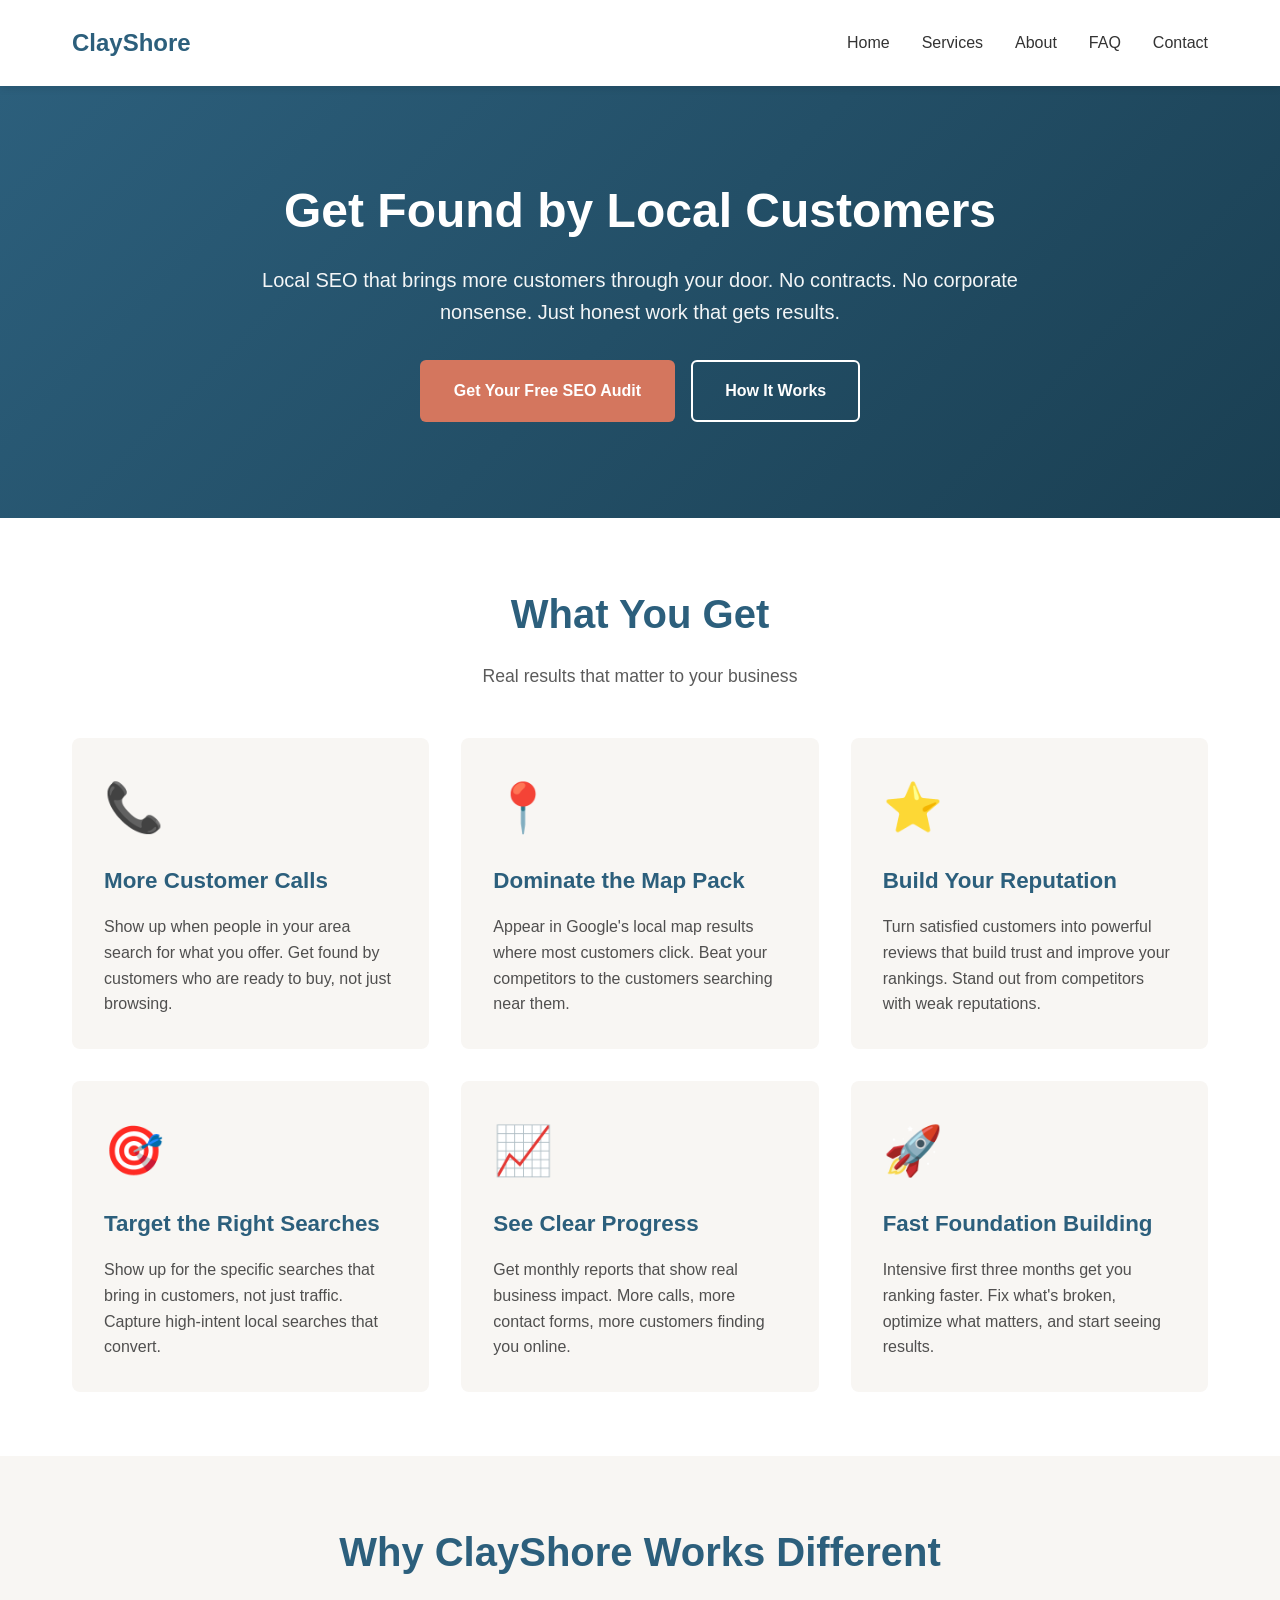
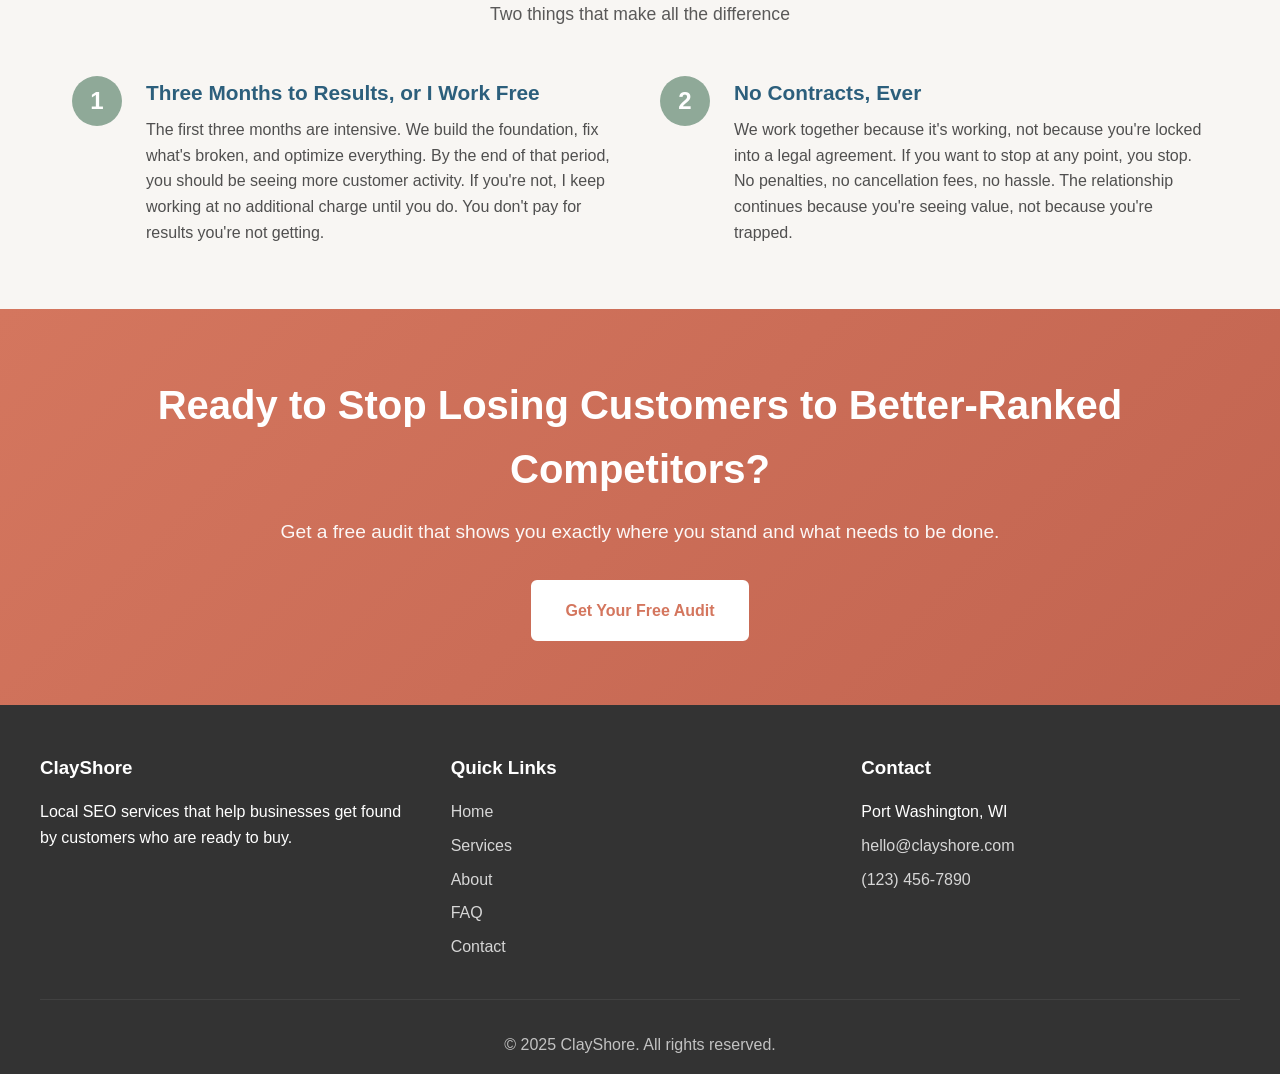
==== index.html @ 1bf5bde3 "init site" ====
<!DOCTYPE html>
<html lang="en">
<head>
    <meta charset="UTF-8">
    <meta name="viewport" content="width=device-width, initial-scale=1.0">
    <meta name="description" content="ClayShore provides local SEO services that help small businesses get found by customers who are ready to buy. No contracts, real results.">
    <title>ClayShore | Local SEO That Actually Works</title>
    <link rel="stylesheet" href="styles.css">
</head>
<body>
    <!-- ============================================
         NAVIGATION HEADER
         ============================================ -->
    <header>
        <nav>
            <a href="index.html" class="logo">ClayShore</a>
            <button class="menu-toggle" aria-label="Toggle menu">☰</button>
            <ul class="nav-links">
                <li><a href="index.html">Home</a></li>
                <li><a href="services.html">Services</a></li>
                <li><a href="about.html">About</a></li>
                <li><a href="faq.html">FAQ</a></li>
                <li><a href="contact.html">Contact</a></li>
            </ul>
        </nav>
    </header>

    <!-- ============================================
         HERO SECTION
         ============================================ -->
    <section class="hero">
        <div class="hero-content">
            <h1>Get Found by Local Customers</h1>
            <p>Local SEO that brings more customers through your door. No contracts. No corporate nonsense. Just honest work that gets results.</p>
            <div class="hero-buttons">
                <a href="contact.html" class="btn btn-primary">Get Your Free SEO Audit</a>
                <a href="services.html" class="btn btn-secondary">How It Works</a>
            </div>
        </div>
    </section>

    <!-- ============================================
         SERVICES OVERVIEW - Benefits focused
         ============================================ -->
    <section class="services">
        <div class="container">
            <h2 class="section-title">What You Get</h2>
            <p class="section-subtitle">Real results that matter to your business</p>
            
            <div class="services-grid">
                <div class="service-card">
                    <div class="service-icon">📞</div>
                    <h3>More Customer Calls</h3>
                    <p>Show up when people in your area search for what you offer. Get found by customers who are ready to buy, not just browsing.</p>
                </div>
                
                <div class="service-card">
                    <div class="service-icon">📍</div>
                    <h3>Dominate the Map Pack</h3>
                    <p>Appear in Google's local map results where most customers click. Beat your competitors to the customers searching near them.</p>
                </div>
                
                <div class="service-card">
                    <div class="service-icon">⭐</div>
                    <h3>Build Your Reputation</h3>
                    <p>Turn satisfied customers into powerful reviews that build trust and improve your rankings. Stand out from competitors with weak reputations.</p>
                </div>
                
                <div class="service-card">
                    <div class="service-icon">🎯</div>
                    <h3>Target the Right Searches</h3>
                    <p>Show up for the specific searches that bring in customers, not just traffic. Capture high-intent local searches that convert.</p>
                </div>
                
                <div class="service-card">
                    <div class="service-icon">📈</div>
                    <h3>See Clear Progress</h3>
                    <p>Get monthly reports that show real business impact. More calls, more contact forms, more customers finding you online.</p>
                </div>
                
                <div class="service-card">
                    <div class="service-icon">🚀</div>
                    <h3>Fast Foundation Building</h3>
                    <p>Intensive first three months get you ranking faster. Fix what's broken, optimize what matters, and start seeing results.</p>
                </div>
            </div>
        </div>
    </section>

    <!-- ============================================
         WHY CHOOSE US - 2 key differentiators
         ============================================ -->
    <section class="why-choose">
        <div class="container">
            <h2 class="section-title">Why ClayShore Works Different</h2>
            <p class="section-subtitle">Two things that make all the difference</p>
            
            <div class="features-list">
                <div class="feature">
                    <div class="feature-icon">1</div>
                    <div class="feature-content">
                        <h3>Three Months to Results, or I Work Free</h3>
                        <p>The first three months are intensive. We build the foundation, fix what's broken, and optimize everything. By the end of that period, you should be seeing more customer activity. If you're not, I keep working at no additional charge until you do. You don't pay for results you're not getting.</p>
                    </div>
                </div>
                
                <div class="feature">
                    <div class="feature-icon">2</div>
                    <div class="feature-content">
                        <h3>No Contracts, Ever</h3>
                        <p>We work together because it's working, not because you're locked into a legal agreement. If you want to stop at any point, you stop. No penalties, no cancellation fees, no hassle. The relationship continues because you're seeing value, not because you're trapped.</p>
                    </div>
                </div>
            </div>
        </div>
    </section>

    <!-- ============================================
         CALL TO ACTION
         ============================================ -->
    <section class="cta">
        <div class="container">
            <h2>Ready to Stop Losing Customers to Better-Ranked Competitors?</h2>
            <p>Get a free audit that shows you exactly where you stand and what needs to be done.</p>
            <a href="contact.html" class="btn btn-secondary">Get Your Free Audit</a>
        </div>
    </section>

    <!-- ============================================
         FOOTER
         ============================================ -->
    <footer>
        <div class="footer-content">
            <div class="footer-section">
                <h3>ClayShore</h3>
                <p>Local SEO services that help businesses get found by customers who are ready to buy.</p>
            </div>
            
            <div class="footer-section">
                <h3>Quick Links</h3>
                <ul>
                    <li><a href="index.html">Home</a></li>
                    <li><a href="services.html">Services</a></li>
                    <li><a href="about.html">About</a></li>
                    <li><a href="faq.html">FAQ</a></li>
                    <li><a href="contact.html">Contact</a></li>
                </ul>
            </div>
            
            <div class="footer-section">
                <h3>Contact</h3>
                <ul>
                    <li>Port Washington, WI</li>
                    <li><a href="mailto:hello@clayshore.com">hello@clayshore.com</a></li>
                    <li><a href="tel:+1234567890">(123) 456-7890</a></li>
                </ul>
            </div>
        </div>
        
        <div class="footer-bottom">
            <p>&copy; 2025 ClayShore. All rights reserved.</p>
        </div>
    </footer>

<script src="script.js"></script>
</body>
</html>
---- styles.css ----
:root {
    --primary-blue: #2C5F7C;
    --secondary-terracotta: #D4765E;
    --accent-sage: #8FA998;
    --neutral-dark: #333333;
    --neutral-light: #F8F6F3;
    --white: #FFFFFF;
}

* {
    margin: 0;
    padding: 0;
    box-sizing: border-box;
}

body {
    font-family: -apple-system, BlinkMacSystemFont, 'Segoe UI', 'Roboto', 'Oxygen', 'Ubuntu', sans-serif;
    color: var(--neutral-dark);
    background-color: var(--neutral-light);
    line-height: 1.6;
}

 /* ============================================
    NAVIGATION - Identical to home page
    ============================================ */
header {
    background-color: var(--white);
    box-shadow: 0 2px 8px rgba(0,0,0,0.1);
    position: sticky;
    top: 0;
    z-index: 1000;
}

nav {
    max-width: 1200px;
    margin: 0 auto;
    padding: 1.5rem 2rem;
    display: flex;
    justify-content: space-between;
    align-items: center;
}

.logo {
    font-size: 1.5rem;
    font-weight: 700;
    color: var(--primary-blue);
    text-decoration: none;
}

.nav-links {
    display: flex;
    gap: 2rem;
    list-style: none;
}

.nav-links a {
    color: var(--neutral-dark);
    text-decoration: none;
    font-weight: 500;
    transition: color 0.3s ease;
}

.nav-links a:hover,
.nav-links a.active {
    color: var(--primary-blue);
}

.menu-toggle {
    display: none;
    background: none;
    border: none;
    font-size: 1.5rem;
    cursor: pointer;
    color: var(--primary-blue);
}

 /* ============================================
    PAGE HEADER
    Smaller, cleaner header for internal pages
    No need for the big hero treatment on every page
    ============================================ */
.page-header {
    background: linear-gradient(135deg, var(--primary-blue) 0%, #1a3f52 100%);
    color: var(--white);
    padding: 4rem 2rem 3rem;
    text-align: center;
}

.page-header h1 {
    font-size: 2.5rem;
    margin-bottom: 1rem;
}

.page-header p {
    font-size: 1.1rem;
    opacity: 0.9;
    max-width: 700px;
    margin: 0 auto;
}

/* ============================================
    MAIN CONTENT AREA
    Flexible content container for any page type
    ============================================ */
.main-content {
    max-width: 900px;
    margin: 0 auto;
    padding: 4rem 2rem;
    background-color: var(--white);
}

/* Content styling for readability */
.main-content h2 {
    color: var(--primary-blue);
    font-size: 2rem;
    margin-top: 2.5rem;
    margin-bottom: 1rem;
}

.main-content h2:first-child {
    margin-top: 0;
}

.main-content h3 {
    color: var(--primary-blue);
    font-size: 1.5rem;
    margin-top: 2rem;
    margin-bottom: 0.75rem;
}

.main-content p {
    margin-bottom: 1.25rem;
    font-size: 1.05rem;
}

.main-content ul,
.main-content ol {
    margin-bottom: 1.5rem;
    margin-left: 2rem;
}

.main-content li {
    margin-bottom: 0.5rem;
}

/* ============================================
    HIGHLIGHT BOX
    Used for important callouts or key information
    ============================================ */
.highlight-box {
    background-color: var(--neutral-light);
    border-left: 4px solid var(--secondary-terracotta);
    padding: 1.5rem;
    margin: 2rem 0;
    border-radius: 4px;
}

.highlight-box h3 {
    margin-top: 0;
    color: var(--secondary-terracotta);
}

/* ============================================
    PROFILE SECTION
    For about page with photo
    ============================================ */
.profile-section {
    display: flex;
    gap: 3rem;
    align-items: flex-start;
    margin-bottom: 2rem;
}

.profile-photo {
    flex-shrink: 0;
    width: 280px;
    border-radius: 8px;
    box-shadow: 0 4px 12px rgba(0,0,0,0.1);
}

.profile-content {
    flex-grow: 1;
}

/* ============================================
    INFO CARDS
    Flexible card layout for services, features, etc.
    ============================================ */
.info-cards {
    display: grid;
    grid-template-columns: repeat(auto-fit, minmax(280px, 1fr));
    gap: 2rem;
    margin: 2rem 0;
}

.info-card {
    background-color: var(--neutral-light);
    padding: 1.5rem;
    border-radius: 8px;
    transition: transform 0.3s ease;
}

.info-card:hover {
    transform: translateY(-3px);
}

.info-card h3 {
    margin-top: 0;
    color: var(--primary-blue);
}

/* ============================================
    CONTACT FORM STYLES
    For use on contact page
    ============================================ */
.contact-form {
    max-width: 600px;
    margin: 2rem auto;
}

.form-group {
    margin-bottom: 1.5rem;
}

.form-group label {
    display: block;
    margin-bottom: 0.5rem;
    font-weight: 500;
    color: var(--neutral-dark);
}

.form-group input,
.form-group textarea,
.form-group select {
    width: 100%;
    padding: 0.75rem;
    border: 1px solid #ddd;
    border-radius: 4px;
    font-size: 1rem;
    font-family: inherit;
}

.form-group textarea {
    min-height: 150px;
    resize: vertical;
}

/* ============================================
    BUTTONS & CALLS TO ACTION
    ============================================ */
.btn {
    display: inline-block;
    padding: 1rem 2rem;
    background-color: var(--secondary-terracotta);
    color: var(--white);
    text-decoration: none;
    border-radius: 4px;
    font-weight: 600;
    transition: background-color 0.3s ease;
    border: none;
    cursor: pointer;
    font-size: 1rem;
}

.btn:hover {
    background-color: #c06550;
}

.btn-secondary {
    background-color: var(--primary-blue);
}

.btn-secondary:hover {
    background-color: #1f4558;
}

/* ============================================
    PAGE CTA SECTION
    Optional section for end-of-page conversion
    ============================================ */
.page-cta {
    background-color: var(--primary-blue);
    color: var(--white);
    padding: 4rem 2rem;
    text-align: center;
}

.page-cta h2 {
    font-size: 2rem;
    margin-bottom: 1rem;
}

.page-cta p {
    font-size: 1.1rem;
    margin-bottom: 2rem;
    opacity: 0.9;
}

/* ============================================
    FAQ ACCORDION STYLES
    For use on FAQ page
    ============================================ */
.faq-item {
    margin-bottom: 1rem;
    border: 1px solid #e0e0e0;
    border-radius: 4px;
    overflow: hidden;
}

.faq-question {
    width: 100%;
    padding: 1.25rem;
    background-color: var(--white);
    border: none;
    text-align: left;
    font-size: 1.1rem;
    font-weight: 600;
    color: var(--primary-blue);
    cursor: pointer;
    display: flex;
    justify-content: space-between;
    align-items: center;
    transition: background-color 0.3s ease;
}

.faq-question:hover {
    background-color: var(--neutral-light);
}

.faq-question::after {
    content: '+';
    font-size: 1.5rem;
    transition: transform 0.3s ease;
}

.faq-question.active::after {
    transform: rotate(45deg);
}

.faq-answer {
    max-height: 0;
    overflow: hidden;
    transition: max-height 0.3s ease;
    background-color: var(--neutral-light);
}

.faq-answer.active {
    max-height: 500px;
}

.faq-answer-content {
    padding: 1.25rem;
}

/* ============================================
    FOOTER
    ============================================ */
footer {
    background-color: var(--neutral-dark);
    color: var(--white);
    padding: 3rem 2rem 1rem;
}

.footer-content {
    max-width: 1200px;
    margin: 0 auto;
    display: grid;
    grid-template-columns: repeat(auto-fit, minmax(250px, 1fr));
    gap: 2rem;
    margin-bottom: 2rem;
}

.footer-section h3 {
    color: var(--white);
    margin-bottom: 1rem;
}

.footer-section ul {
    list-style: none;
}

.footer-section ul li {
    margin-bottom: 0.5rem;
}

.footer-section a {
    color: var(--white);
    text-decoration: none;
    opacity: 0.8;
    transition: opacity 0.3s ease;
}

.footer-section a:hover {
    opacity: 1;
}

.footer-bottom {
    max-width: 1200px;
    margin: 0 auto;
    padding-top: 2rem;
    border-top: 1px solid rgba(255,255,255,0.1);
    text-align: center;
    opacity: 0.7;
}

 /* ============================================
    HERO SECTION
    The first thing visitors see - needs to be compelling
    ============================================ */
.hero {
    background: linear-gradient(135deg, var(--primary-blue) 0%, #1a3f52 100%);
    color: var(--white);
    padding: 6rem 2rem;
    text-align: center;
}

.hero-content {
    max-width: 800px;
    margin: 0 auto;
}

.hero h1 {
    font-size: 3rem;
    margin-bottom: 1.5rem;
    line-height: 1.2;
}

.hero p {
    font-size: 1.25rem;
    margin-bottom: 2rem;
    opacity: 0.95;
}

/* ============================================
    BUTTONS
    Primary uses terracotta for high visibility CTAs
    Secondary uses outline style for less prominent actions
    ============================================ */
.btn {
    display: inline-block;
    padding: 1rem 2rem;
    border-radius: 6px;
    text-decoration: none;
    font-weight: 600;
    transition: all 0.3s ease;
    border: 2px solid transparent;
}

.btn-primary {
    background-color: var(--secondary-terracotta);
    color: var(--white);
}

.btn-primary:hover {
    background-color: #c26450;
    transform: translateY(-2px);
    box-shadow: 0 4px 12px rgba(212, 118, 94, 0.3);
}

.btn-secondary {
    background-color: transparent;
    color: var(--white);
    border-color: var(--white);
}

.btn-secondary:hover {
    background-color: var(--white);
    color: var(--primary-blue);
}

.hero-buttons {
    display: flex;
    gap: 1rem;
    justify-content: center;
    flex-wrap: wrap;
}

/* ============================================
    CONTAINER - Used throughout for consistent max-width
    ============================================ */
.container {
    max-width: 1200px;
    margin: 0 auto;
    padding: 4rem 2rem;
}

/* ============================================
    SERVICES SECTION
    Grid layout that adapts from 3 columns to 1 on mobile
    ============================================ */
.services {
    background-color: var(--white);
}

.section-title {
    text-align: center;
    font-size: 2.5rem;
    color: var(--primary-blue);
    margin-bottom: 1rem;
}

.section-subtitle {
    text-align: center;
    font-size: 1.1rem;
    color: var(--neutral-dark);
    opacity: 0.8;
    margin-bottom: 3rem;
}

.services-grid {
    display: grid;
    grid-template-columns: repeat(auto-fit, minmax(280px, 1fr));
    gap: 2rem;
    margin-top: 3rem;
}

.service-card {
    background-color: var(--neutral-light);
    padding: 2rem;
    border-radius: 8px;
    transition: transform 0.3s ease, box-shadow 0.3s ease;
}

.service-card:hover {
    transform: translateY(-5px);
    box-shadow: 0 8px 20px rgba(0,0,0,0.1);
}

.service-icon {
    font-size: 3rem;
    margin-bottom: 1rem;
}

.service-card h3 {
    color: var(--primary-blue);
    margin-bottom: 1rem;
    font-size: 1.4rem;
}

.service-card p {
    color: var(--neutral-dark);
    opacity: 0.85;
}

/* ============================================
    WHY CHOOSE US SECTION
    Alternating layout that creates visual interest
    ============================================ */
.why-choose {
    background-color: var(--neutral-light);
}

.features-list {
    display: grid;
    grid-template-columns: repeat(auto-fit, minmax(300px, 1fr));
    gap: 2.5rem;
    margin-top: 3rem;
}

.feature {
    display: flex;
    gap: 1.5rem;
}

.feature-icon {
    flex-shrink: 0;
    width: 50px;
    height: 50px;
    background-color: var(--accent-sage);
    color: var(--white);
    border-radius: 50%;
    display: flex;
    align-items: center;
    justify-content: center;
    font-size: 1.5rem;
    font-weight: bold;
}

.feature-content h3 {
    color: var(--primary-blue);
    margin-bottom: 0.5rem;
    font-size: 1.3rem;
}

.feature-content p {
    color: var(--neutral-dark);
    opacity: 0.85;
}

/* ============================================
    CALL TO ACTION SECTION
    High-contrast section to drive conversions
    ============================================ */
.cta {
    background: linear-gradient(135deg, var(--secondary-terracotta) 0%, #c26450 100%);
    color: var(--white);
    text-align: center;
}

.cta h2 {
    font-size: 2.5rem;
    margin-bottom: 1rem;
}

.cta p {
    font-size: 1.2rem;
    margin-bottom: 2rem;
    opacity: 0.95;
}

.cta .btn-secondary {
    background-color: var(--white);
    color: var(--secondary-terracotta);
    border-color: var(--white);
}

.cta .btn-secondary:hover {
    background-color: transparent;
    color: var(--white);
    border-color: var(--white);
}

/* ============================================
    RESPONSIVE DESIGN
    ============================================ */
@media (max-width: 768px) {
    .nav-links {
        display: none;
        position: absolute;
        top: 100%;
        left: 0;
        right: 0;
        background-color: var(--white);
        flex-direction: column;
        padding: 1rem 2rem;
        box-shadow: 0 4px 8px rgba(0,0,0,0.1);
    }
    
    .nav-links.active {
        display: flex;
    }
    
    .menu-toggle {
        display: block;
    }
    
    .profile-section {
        flex-direction: column;
        align-items: center;
        text-align: center;
    }

    .profile-content p{
        text-align: left;
    }
    
    .profile-photo {
        width: 200px;
    }
    
    .main-content h2 {
        font-size: 1.6rem;
    }
}
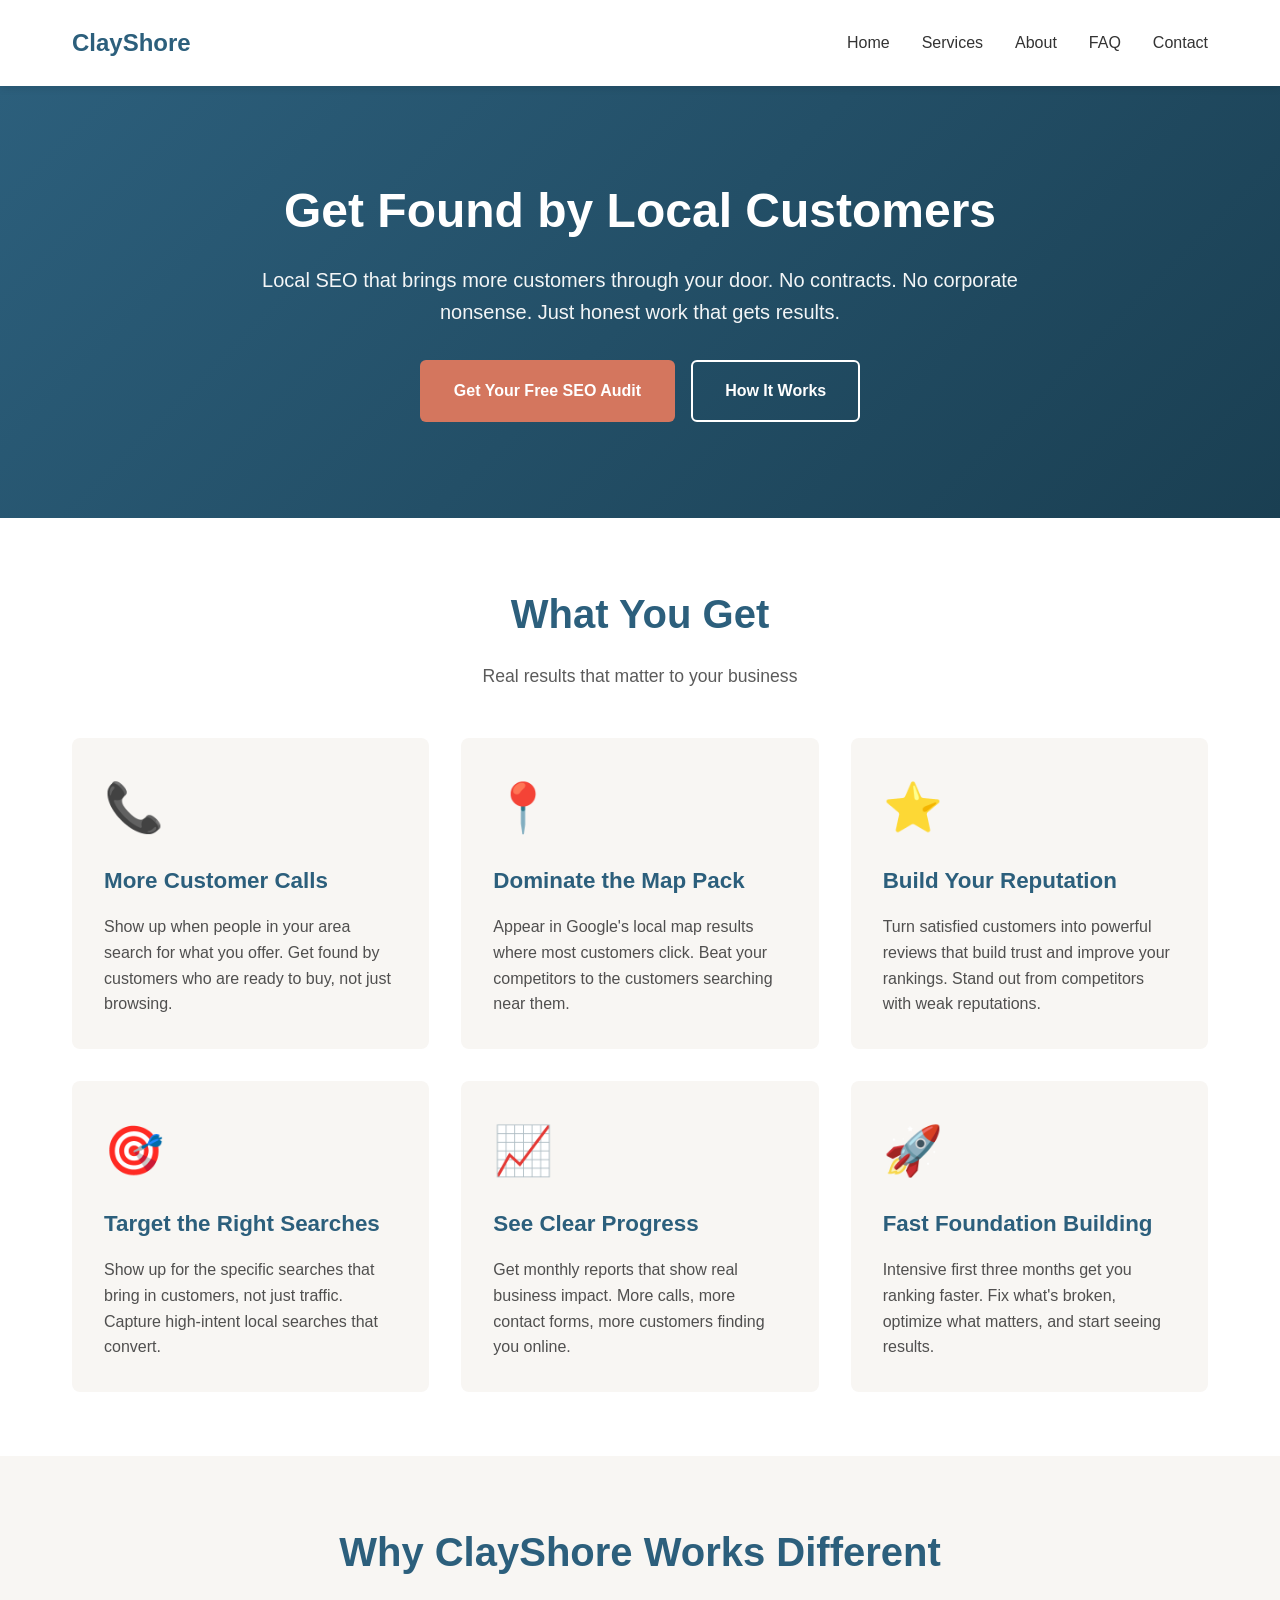
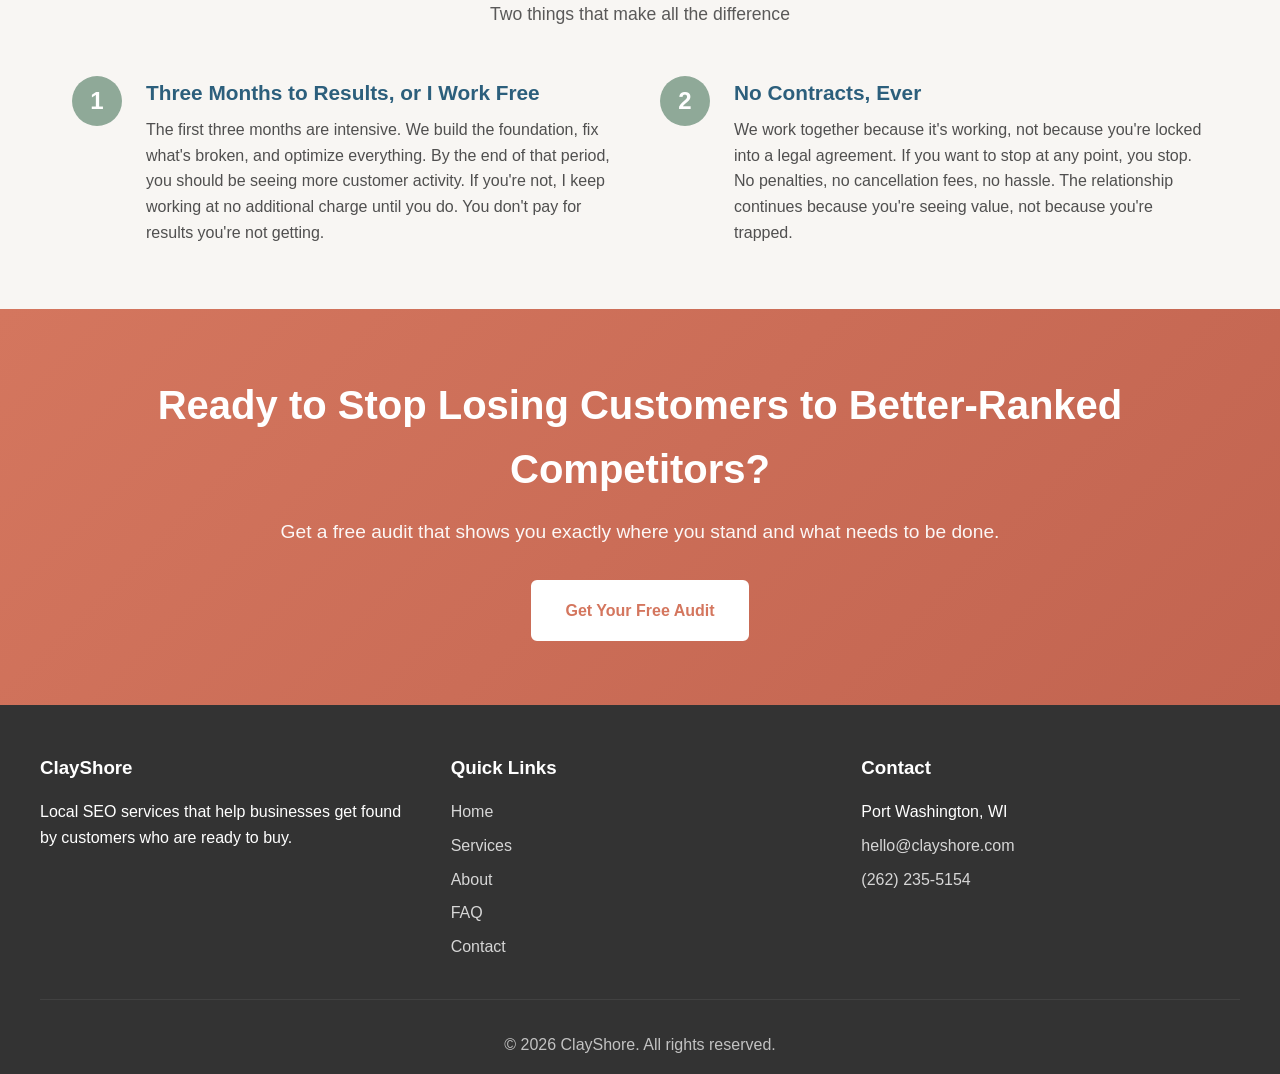
==== commit 7a1825a1: "phone and image updates" ====
--- a/index.html
+++ b/index.html
@@ -152,13 +152,13 @@
                 <ul>
                     <li>Port Washington, WI</li>
                     <li><a href="mailto:hello@clayshore.com">hello@clayshore.com</a></li>
-                    <li><a href="tel:+1234567890">(123) 456-7890</a></li>
+                    <li><a href="tel:+12622355154">(262) 235-5154</a></li>
                 </ul>
             </div>
         </div>
         
         <div class="footer-bottom">
-            <p>&copy; 2025 ClayShore. All rights reserved.</p>
+            <p>&copy; <span id="current-year">2025</span> ClayShore. All rights reserved.</p>
         </div>
     </footer>
 
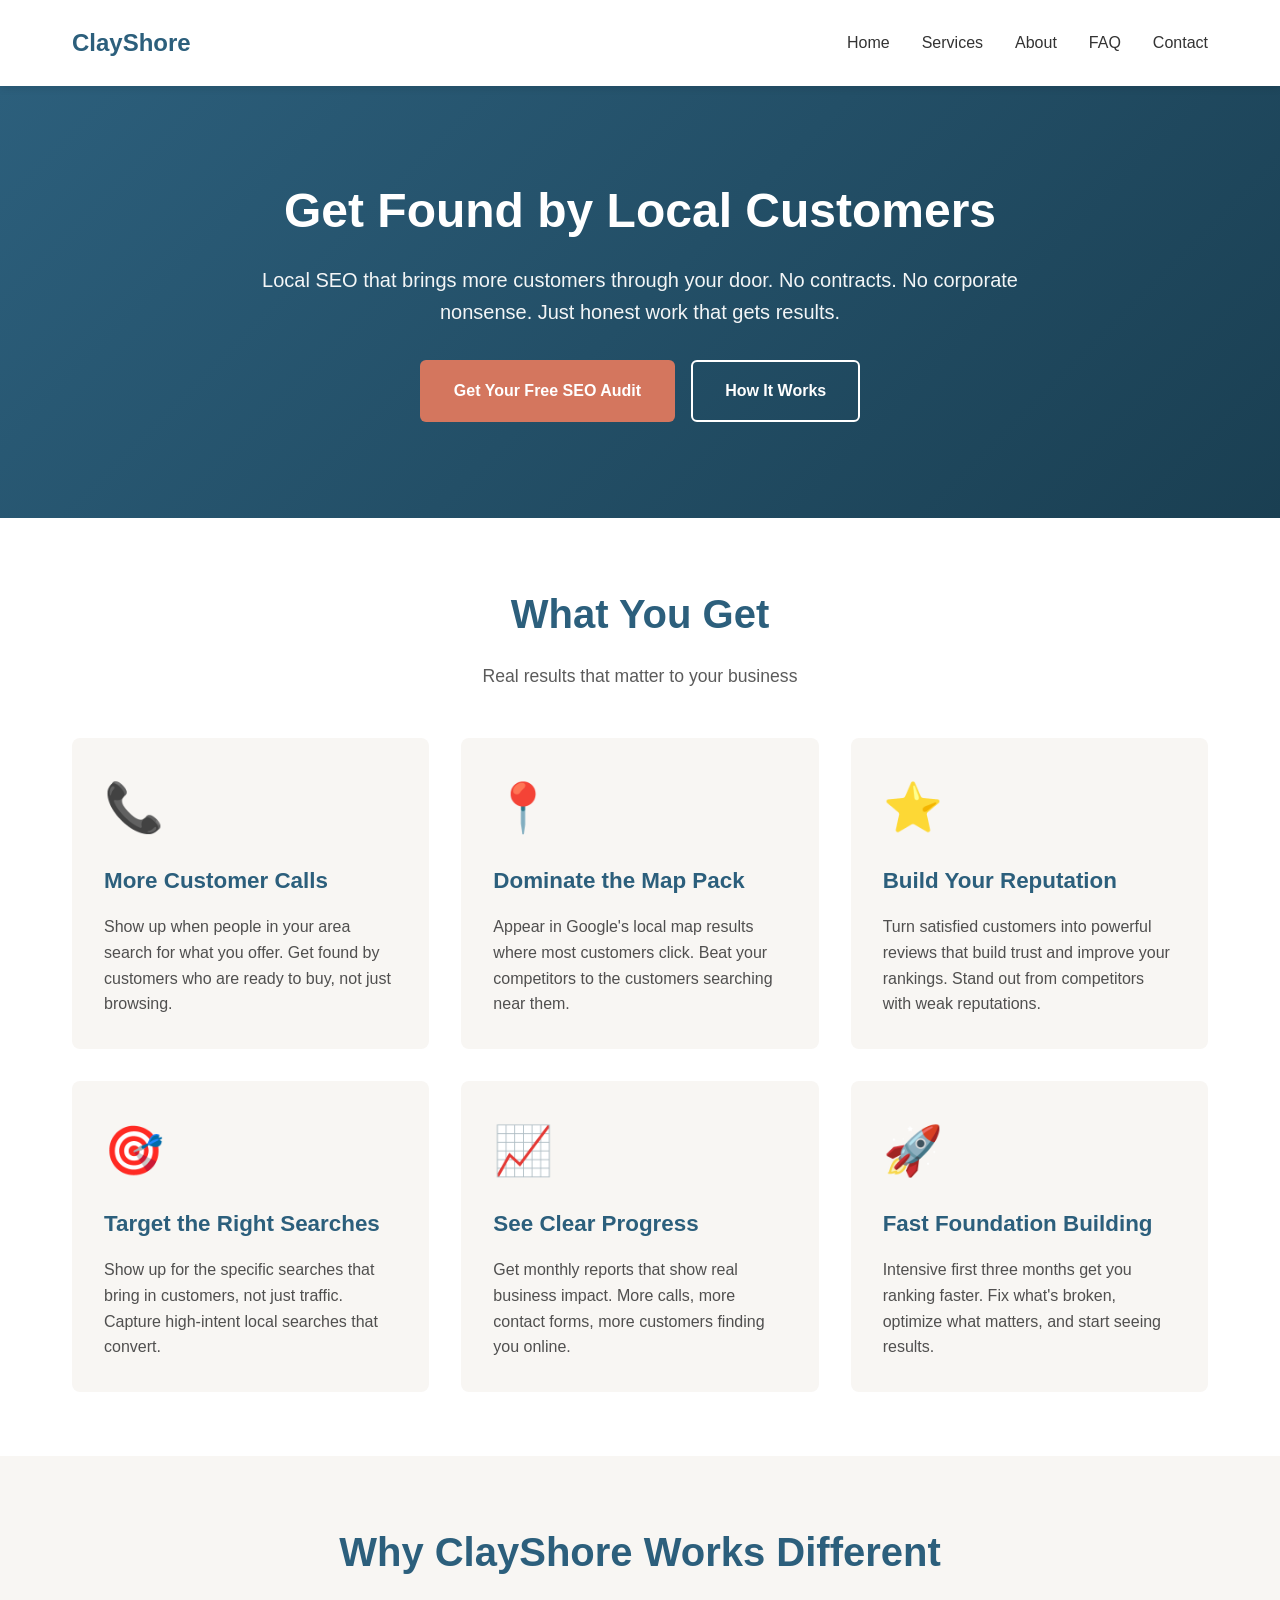
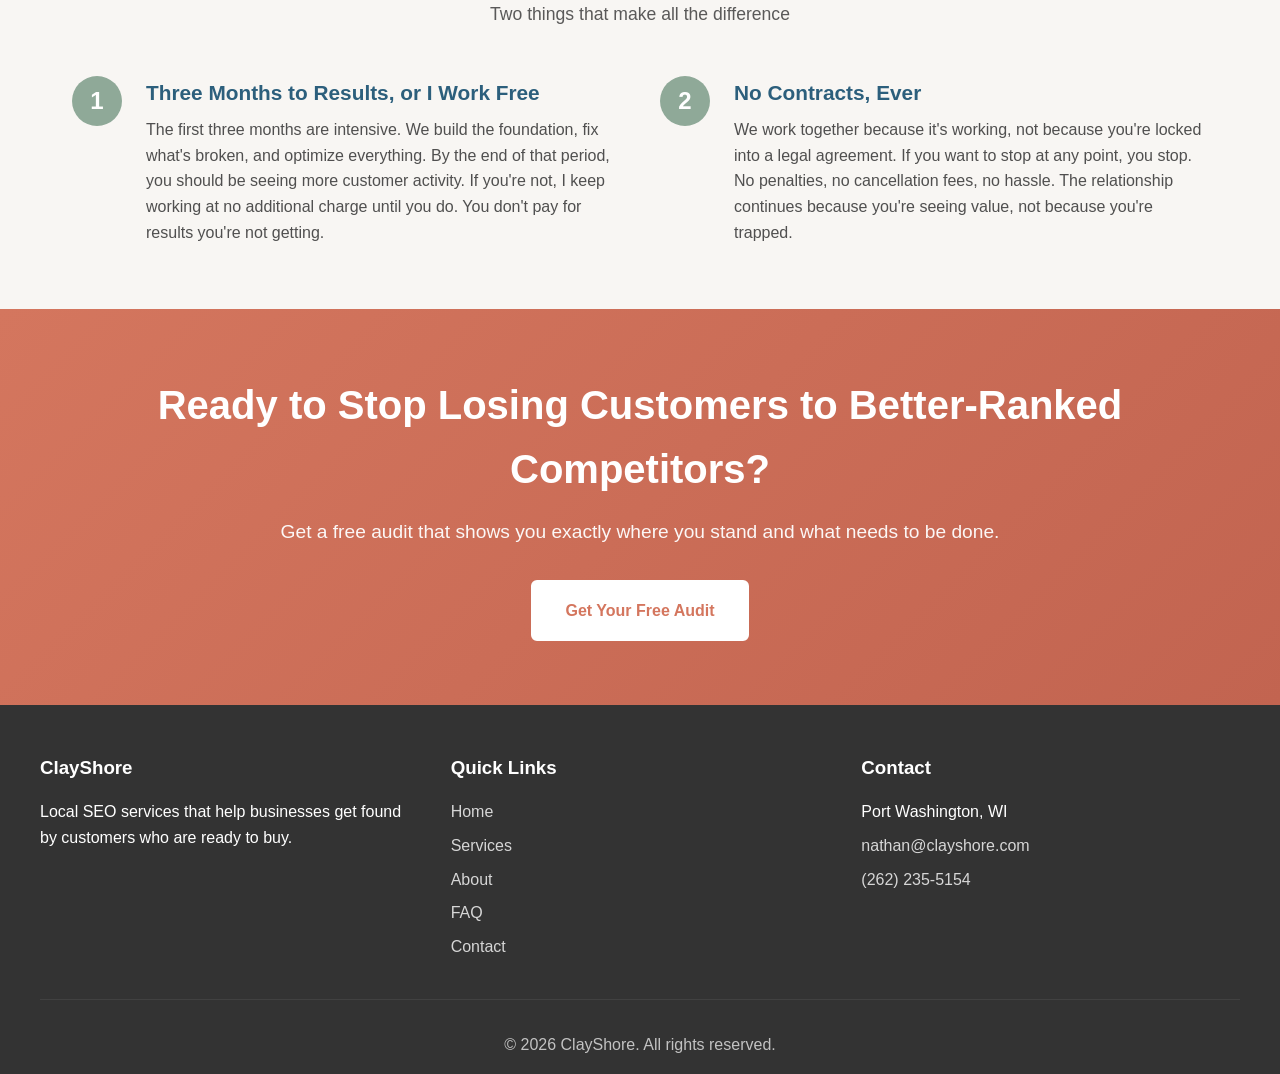
==== commit d01ccef0: "email update" ====
--- a/index.html
+++ b/index.html
@@ -151,7 +151,7 @@
                 <h3>Contact</h3>
                 <ul>
                     <li>Port Washington, WI</li>
-                    <li><a href="mailto:hello@clayshore.com">hello@clayshore.com</a></li>
+                    <li><a href="mailto:nathan@clayshore.com">nathan@clayshore.com</a></li>
                     <li><a href="tel:+12622355154">(262) 235-5154</a></li>
                 </ul>
             </div>
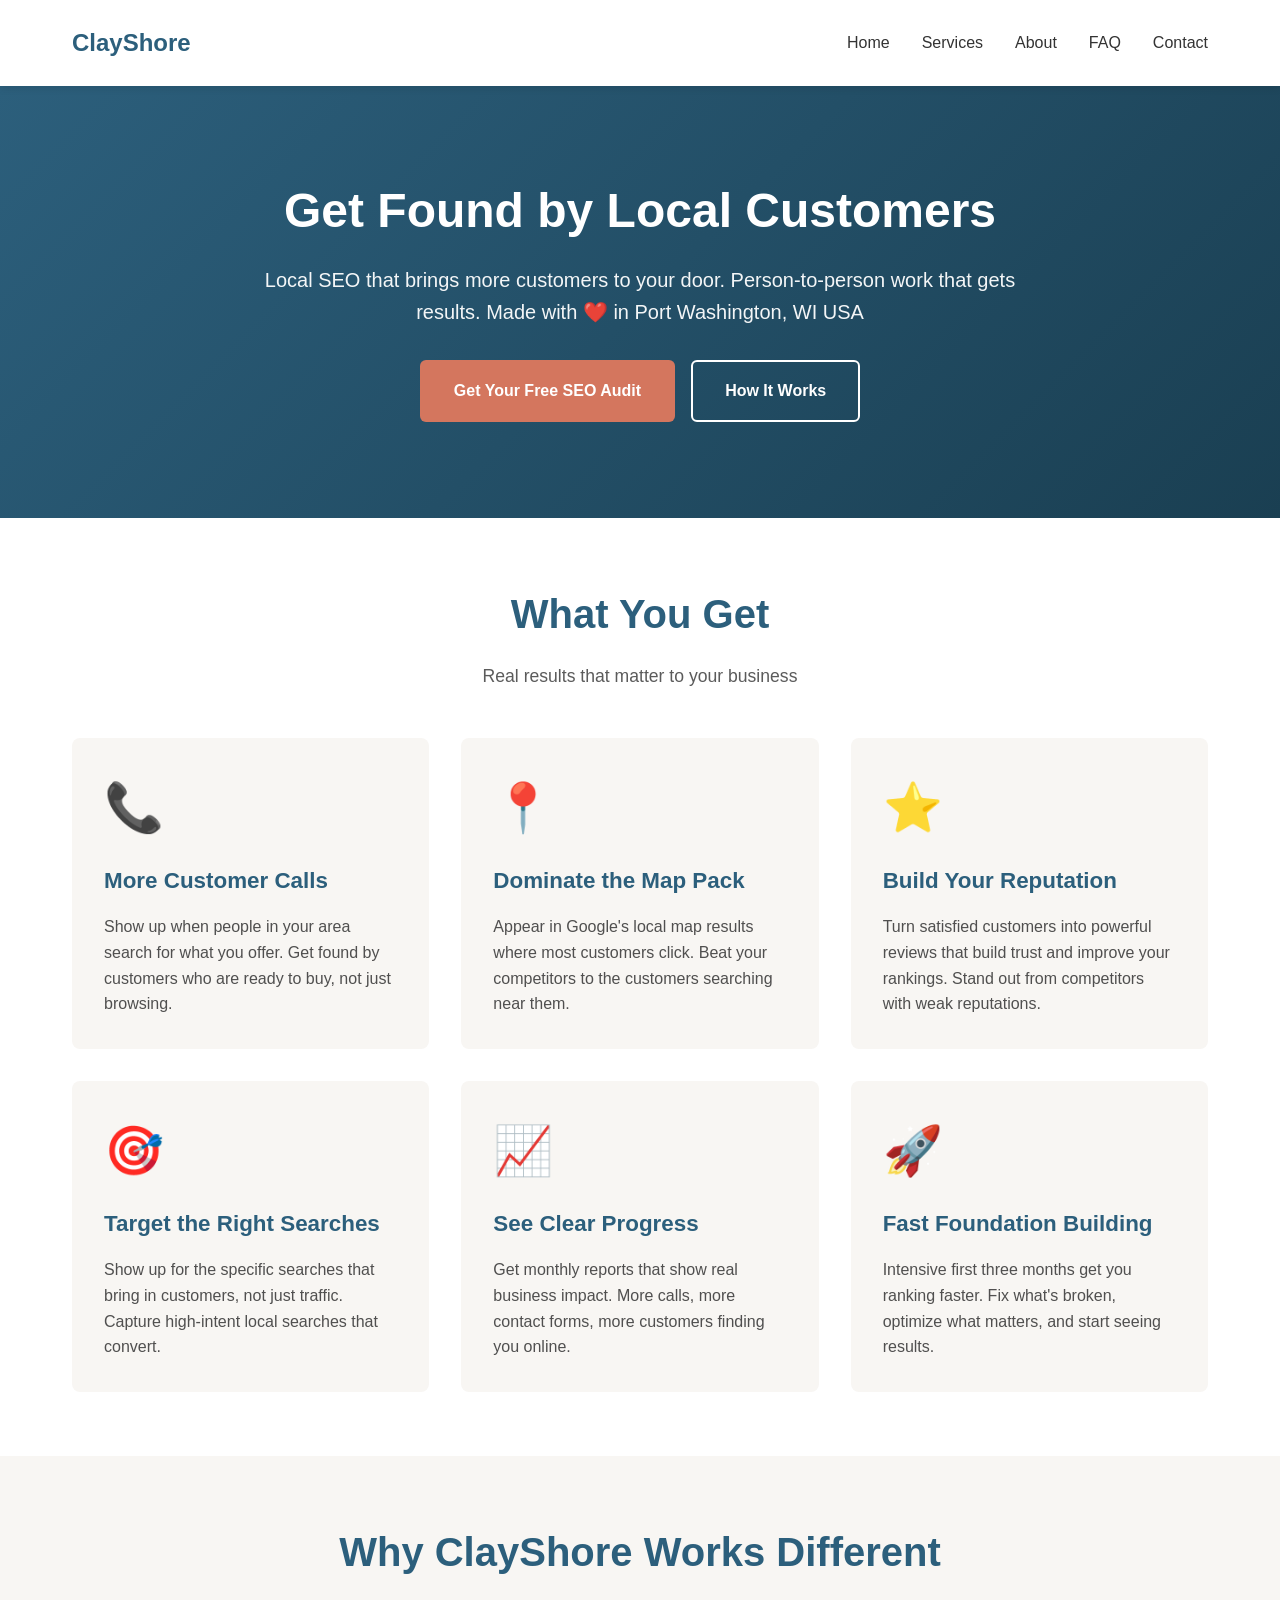
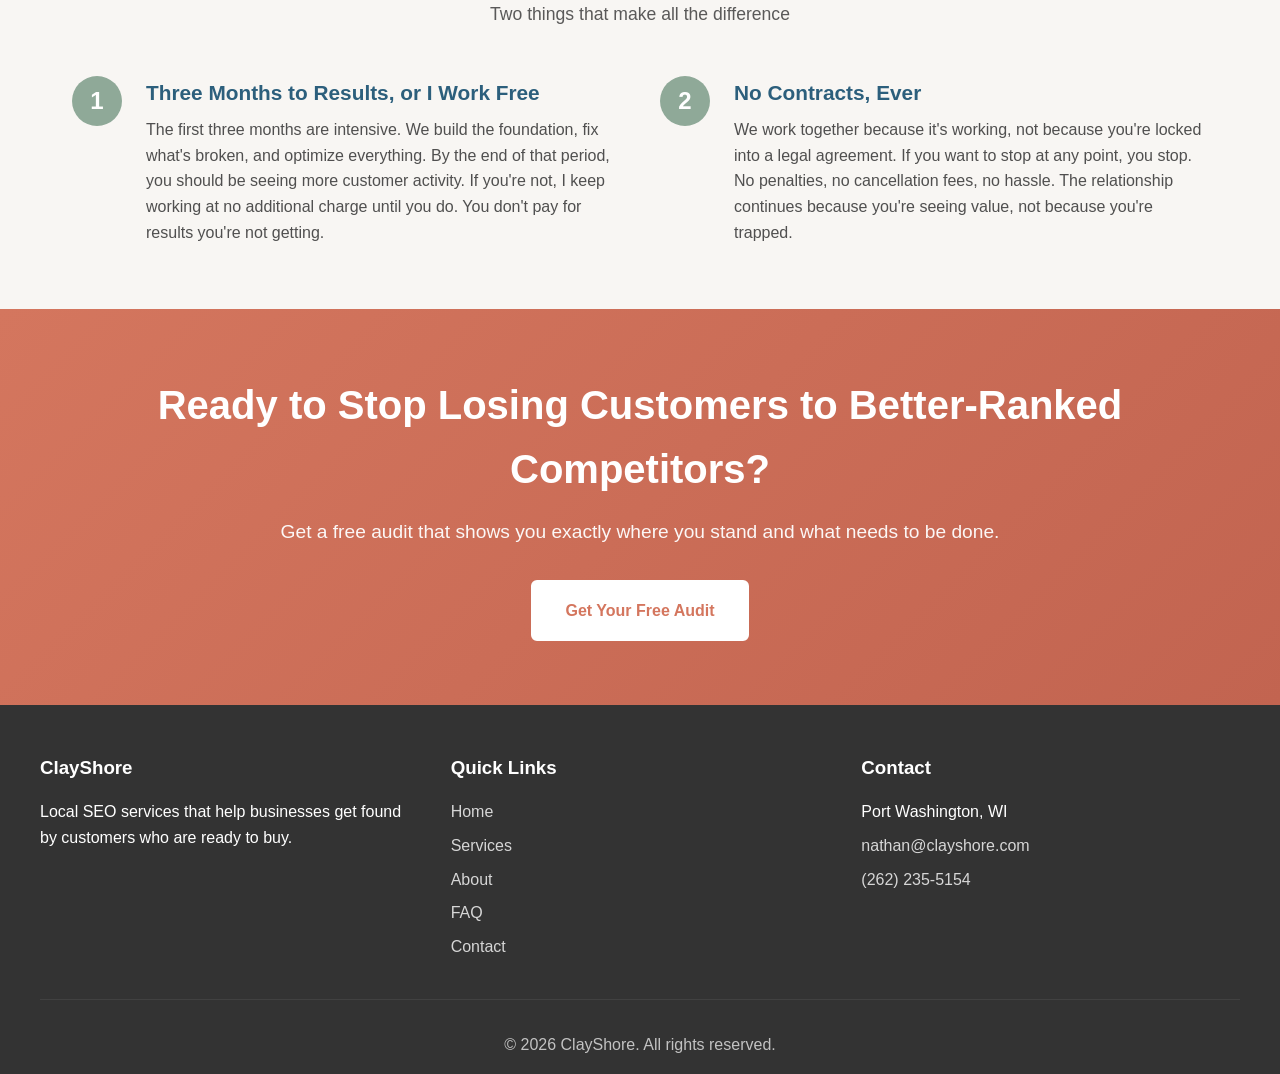
==== commit 6fc56531: "updates to content" ====
--- a/index.html
+++ b/index.html
@@ -4,8 +4,56 @@
     <meta charset="UTF-8">
     <meta name="viewport" content="width=device-width, initial-scale=1.0">
     <meta name="description" content="ClayShore provides local SEO services that help small businesses get found by customers who are ready to buy. No contracts, real results.">
-    <title>ClayShore | Local SEO That Actually Works</title>
+    <title>ClayShore | Local SEO Based in Port Washington, WI</title>
     <link rel="stylesheet" href="styles.css">
+    <script type="application/ld+json">
+    {
+        "@context": "http://schema.org",
+        "@type": "LocalBusiness",
+        "name": "ClayShore",
+        "telephone": "(262) 235-5154",
+        "description": "Local SEO services to increase customer activity by being better ranked in the map pack, and local search results",
+        "email": "nathan@clayshore.com",
+        "address": {
+            "@type": "PostalAddress",
+            "addressLocality": "Port Washington",
+            "addressRegion": "WI",
+            "postalCode": "53074"
+        },
+        "areaServed": [
+            {
+                "@type": "City",
+                "name": "Port Washington"
+            },
+            {
+                "@type": "City", 
+                "name": "Cedarburg"
+            },
+            {
+                "@type": "City",
+                "name": "Mequon"
+            },
+            {
+                "@type": "City",
+                "name": "Grafton"
+            },
+            {
+                "@type": "City",
+                "name": "Sheboygan"
+            }
+        ],
+        "openingHours": "Mo,Tu,We,Th,Fr 08:00-17:00",
+        "currenciesAccepted": "USD",
+        "founder": {
+            "@type": "Person",
+            "name": "Nathan Pennington"
+        },
+        "keywords": "local seo, email marketing, reputation management",
+        "paymentAccepted": "Credit Card",
+        "url": "https://clayshore.com",
+        "image": "https://clayshore.com/images/bimi.svg"
+    }
+    </script>
 </head>
 <body>
     <!-- ============================================
@@ -31,7 +79,7 @@
     <section class="hero">
         <div class="hero-content">
             <h1>Get Found by Local Customers</h1>
-            <p>Local SEO that brings more customers through your door. No contracts. No corporate nonsense. Just honest work that gets results.</p>
+            <p>Local SEO that brings more customers to your door. Person-to-person work that gets results. Made with ❤️ in Port Washington, WI USA</p>
             <div class="hero-buttons">
                 <a href="contact.html" class="btn btn-primary">Get Your Free SEO Audit</a>
                 <a href="services.html" class="btn btn-secondary">How It Works</a>
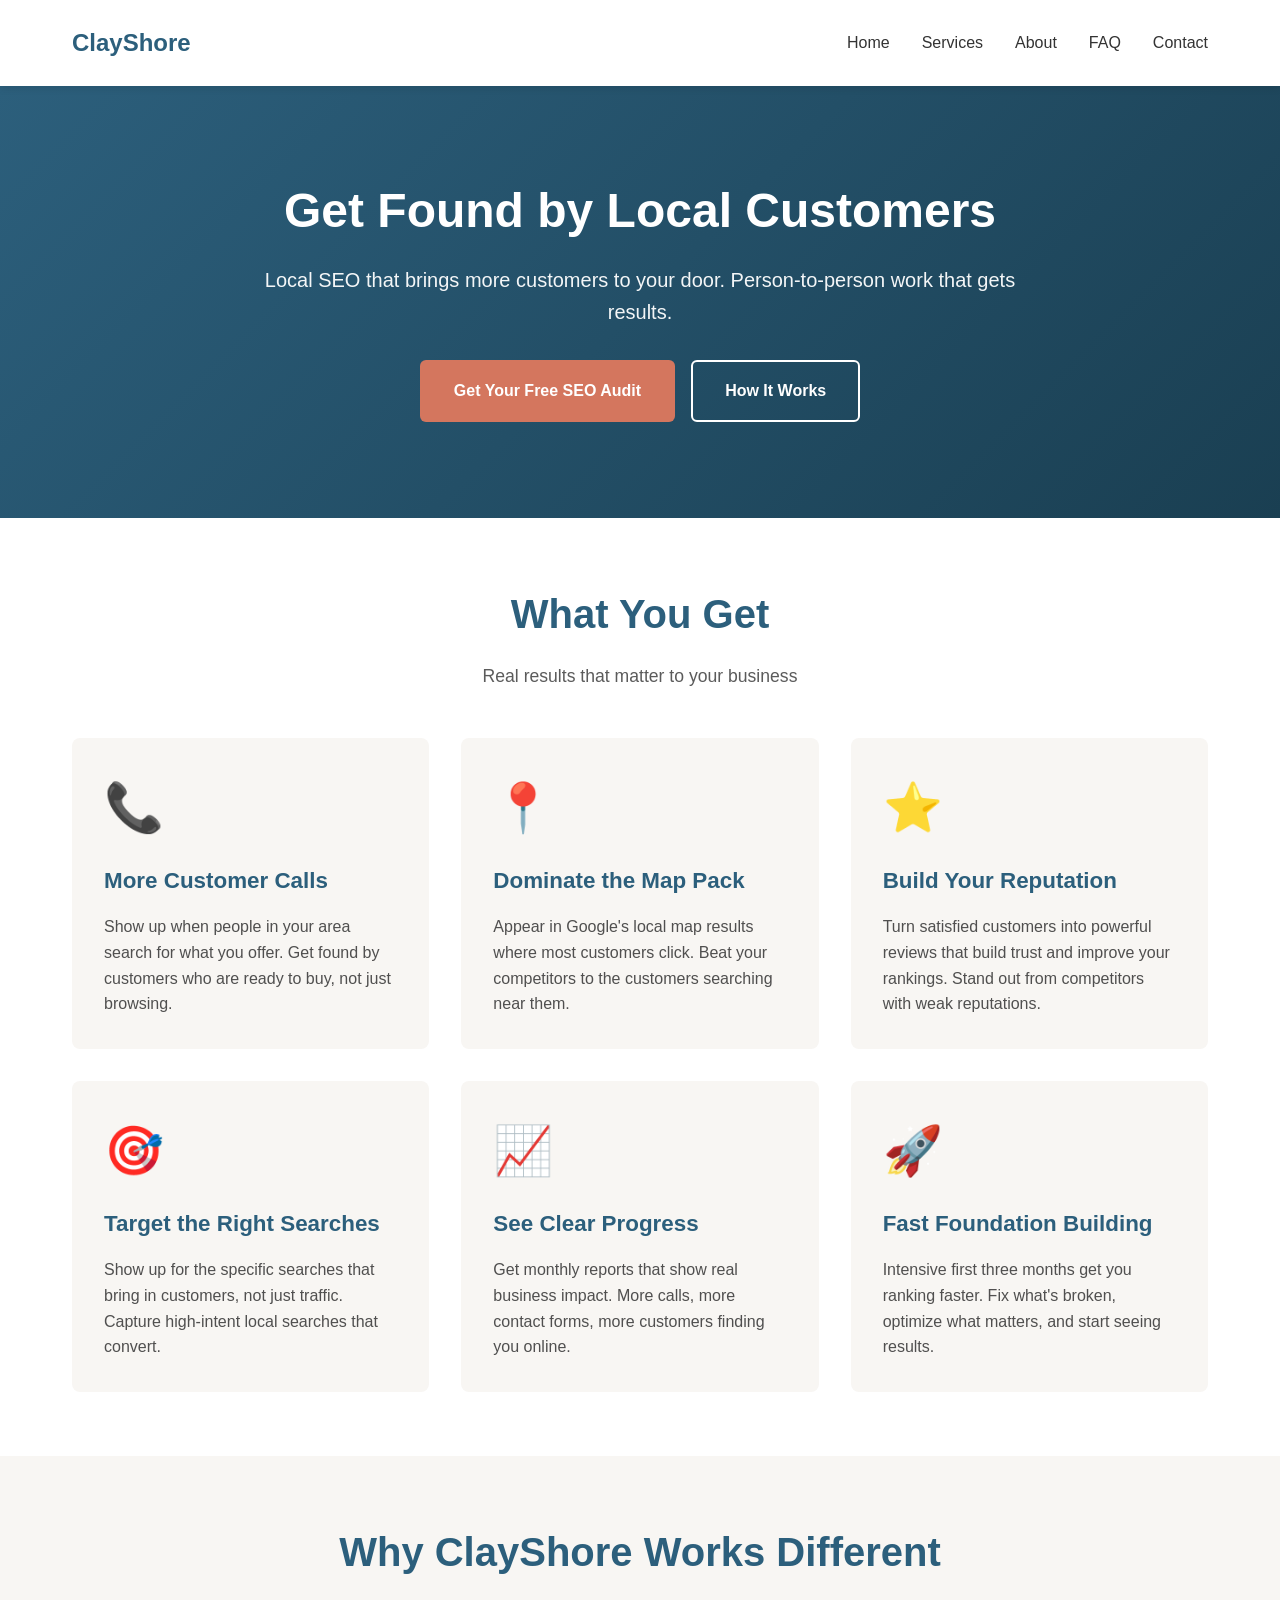
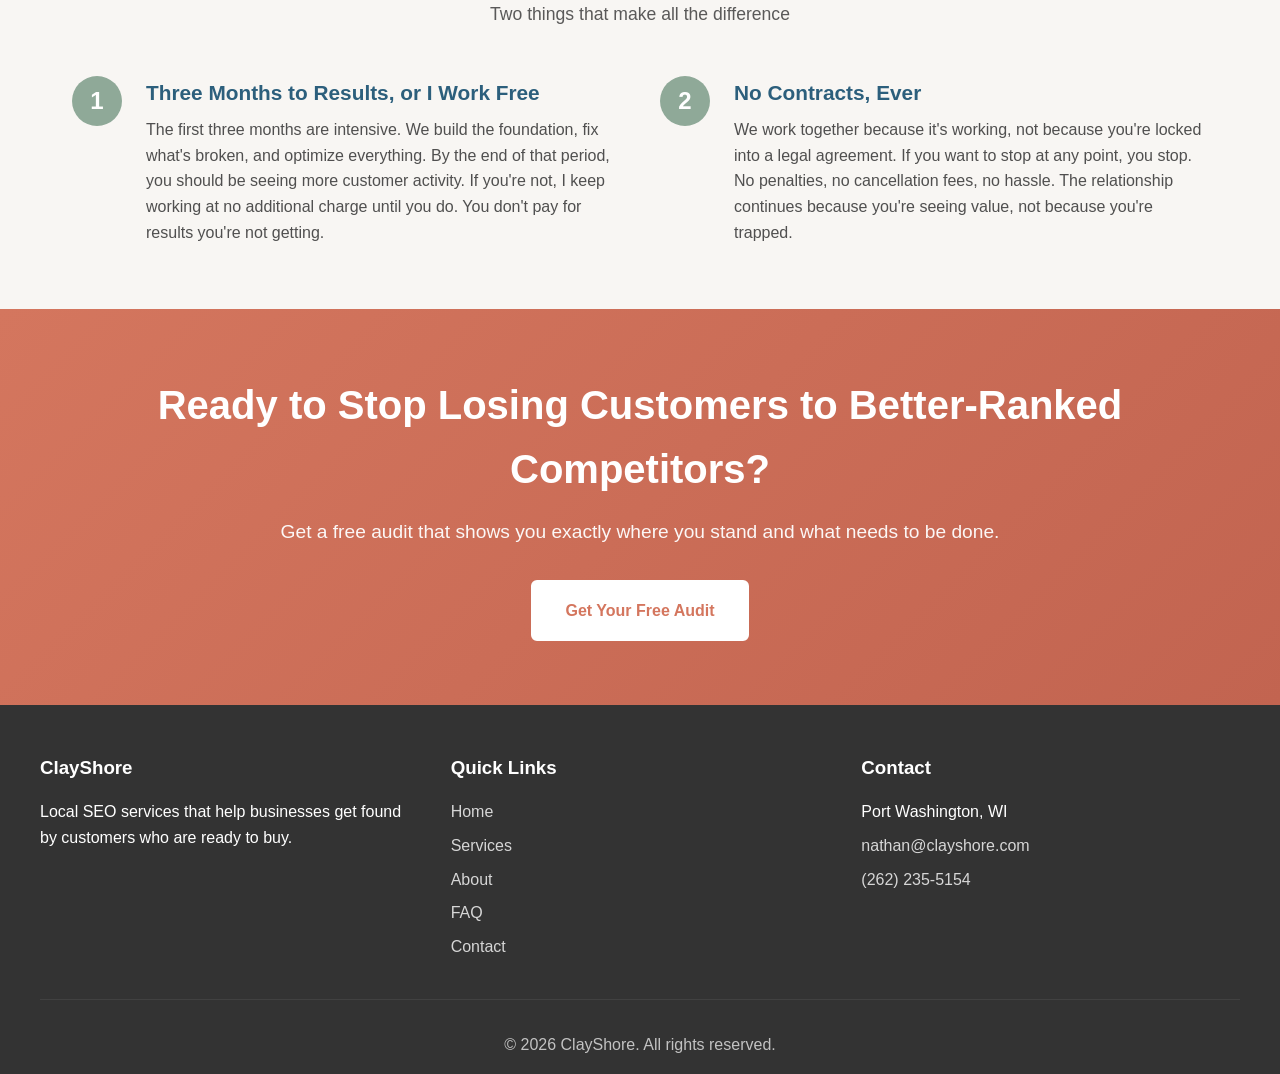
==== commit de0bdbc9: "contact form" ====
--- a/index.html
+++ b/index.html
@@ -79,7 +79,7 @@
     <section class="hero">
         <div class="hero-content">
             <h1>Get Found by Local Customers</h1>
-            <p>Local SEO that brings more customers to your door. Person-to-person work that gets results. Made with ❤️ in Port Washington, WI USA</p>
+            <p>Local SEO that brings more customers to your door. Person-to-person work that gets results.</p>
             <div class="hero-buttons">
                 <a href="contact.html" class="btn btn-primary">Get Your Free SEO Audit</a>
                 <a href="services.html" class="btn btn-secondary">How It Works</a>
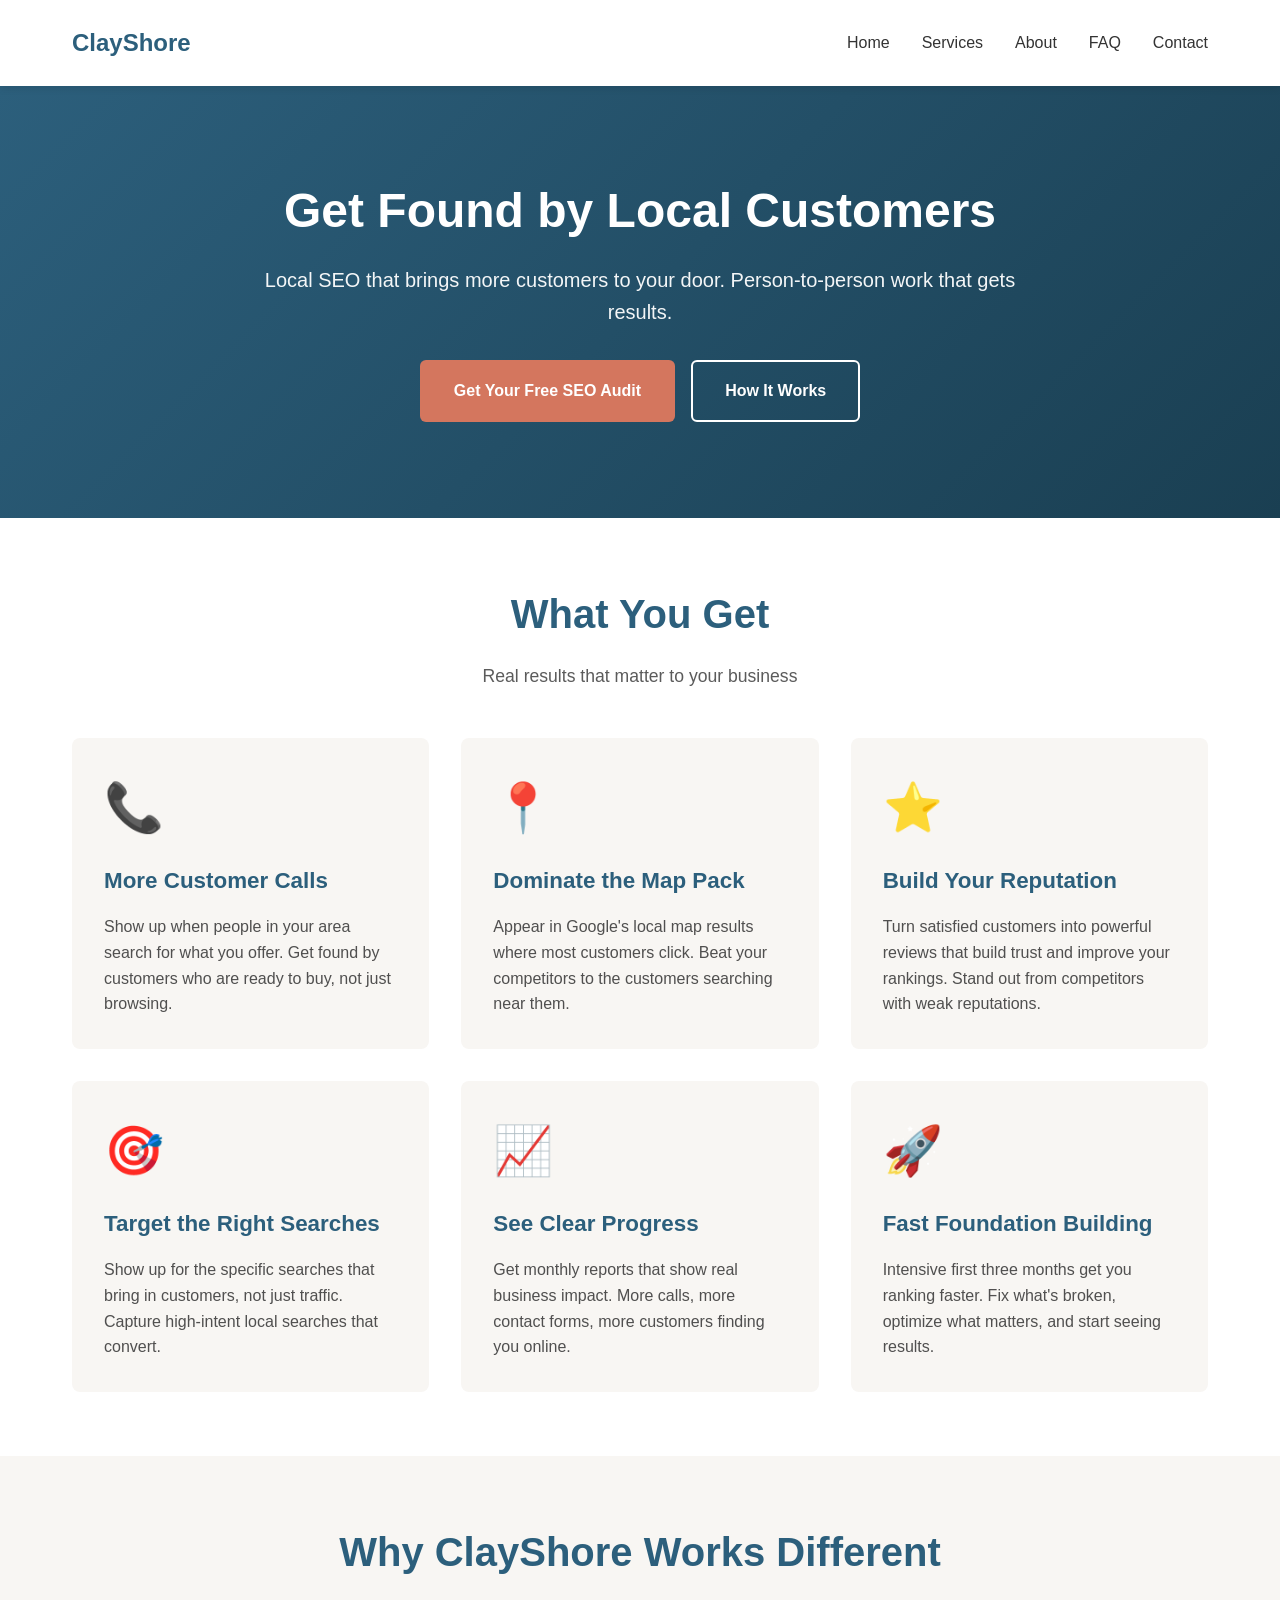
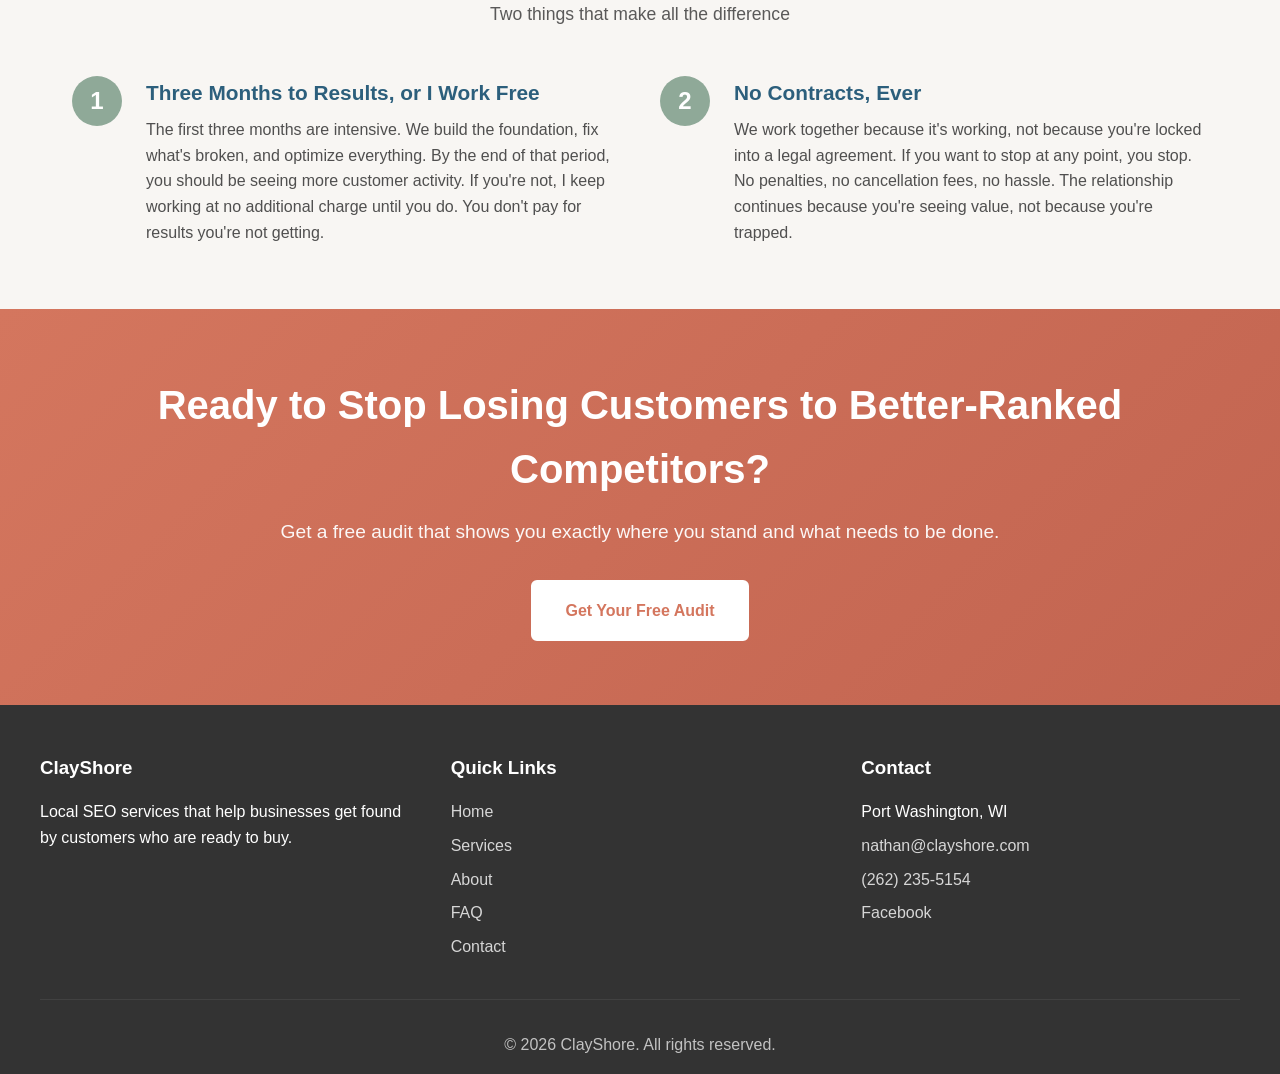
==== commit 421e6908: "footer update" ====
--- a/index.html
+++ b/index.html
@@ -1,13 +1,16 @@
 <!DOCTYPE html>
 <html lang="en">
-<head>
-    <meta charset="UTF-8">
-    <meta name="viewport" content="width=device-width, initial-scale=1.0">
-    <meta name="description" content="ClayShore provides local SEO services that help small businesses get found by customers who are ready to buy. No contracts, real results.">
+  <head>
+    <meta charset="UTF-8" />
+    <meta name="viewport" content="width=device-width, initial-scale=1.0" />
+    <meta
+      name="description"
+      content="ClayShore provides local SEO services that help small businesses get found by customers who are ready to buy. No contracts, real results."
+    />
     <title>ClayShore | Local SEO Based in Port Washington, WI</title>
-    <link rel="stylesheet" href="styles.css">
+    <link rel="stylesheet" href="styles.css" />
     <script type="application/ld+json">
-    {
+      {
         "@context": "http://schema.org",
         "@type": "LocalBusiness",
         "name": "ClayShore",
@@ -15,201 +18,241 @@
         "description": "Local SEO services to increase customer activity by being better ranked in the map pack, and local search results",
         "email": "nathan@clayshore.com",
         "address": {
-            "@type": "PostalAddress",
-            "addressLocality": "Port Washington",
-            "addressRegion": "WI",
-            "postalCode": "53074"
+          "@type": "PostalAddress",
+          "addressLocality": "Port Washington",
+          "addressRegion": "WI",
+          "postalCode": "53074"
         },
-        "areaServed": [
-            {
-                "@type": "City",
-                "name": "Port Washington"
-            },
-            {
-                "@type": "City", 
-                "name": "Cedarburg"
-            },
-            {
-                "@type": "City",
-                "name": "Mequon"
-            },
-            {
-                "@type": "City",
-                "name": "Grafton"
-            },
-            {
-                "@type": "City",
-                "name": "Sheboygan"
-            }
-        ],
+        "areaServed": {
+          "@type": "AdministrativeArea",
+          "name": "Ozaukee County"
+        },
         "openingHours": "Mo,Tu,We,Th,Fr 08:00-17:00",
         "currenciesAccepted": "USD",
         "founder": {
-            "@type": "Person",
-            "name": "Nathan Pennington"
+          "@type": "Person",
+          "name": "Nathan Pennington"
         },
+        "sameAs": ["https://www.facebook.com/ClayShoreLocal"],
         "keywords": "local seo, email marketing, reputation management",
         "paymentAccepted": "Credit Card",
         "url": "https://clayshore.com",
         "image": "https://clayshore.com/images/bimi.svg"
-    }
+      }
     </script>
-</head>
-<body>
+  </head>
+  <body>
     <!-- ============================================
          NAVIGATION HEADER
          ============================================ -->
     <header>
-        <nav>
-            <a href="index.html" class="logo">ClayShore</a>
-            <button class="menu-toggle" aria-label="Toggle menu">☰</button>
-            <ul class="nav-links">
-                <li><a href="index.html">Home</a></li>
-                <li><a href="services.html">Services</a></li>
-                <li><a href="about.html">About</a></li>
-                <li><a href="faq.html">FAQ</a></li>
-                <li><a href="contact.html">Contact</a></li>
-            </ul>
-        </nav>
+      <nav>
+        <a href="index.html" class="logo">ClayShore</a>
+        <button class="menu-toggle" aria-label="Toggle menu">☰</button>
+        <ul class="nav-links">
+          <li><a href="index.html">Home</a></li>
+          <li><a href="services.html">Services</a></li>
+          <li><a href="about.html">About</a></li>
+          <li><a href="faq.html">FAQ</a></li>
+          <li><a href="contact.html">Contact</a></li>
+        </ul>
+      </nav>
     </header>
 
     <!-- ============================================
          HERO SECTION
          ============================================ -->
     <section class="hero">
-        <div class="hero-content">
-            <h1>Get Found by Local Customers</h1>
-            <p>Local SEO that brings more customers to your door. Person-to-person work that gets results.</p>
-            <div class="hero-buttons">
-                <a href="contact.html" class="btn btn-primary">Get Your Free SEO Audit</a>
-                <a href="services.html" class="btn btn-secondary">How It Works</a>
+      <div class="hero-content">
+        <h1>Get Found by Local Customers</h1>
+        <p>
+          Local SEO that brings more customers to your door. Person-to-person
+          work that gets results.
+        </p>
+        <div class="hero-buttons">
+          <a href="contact.html" class="btn btn-primary"
+            >Get Your Free SEO Audit</a
+          >
+          <a href="services.html" class="btn btn-secondary">How It Works</a>
+        </div>
+      </div>
+    </section>
+
+    <!-- ============================================
+         SERVICES OVERVIEW - Benefits focused
+         ============================================ -->
+    <section class="services">
+      <div class="container">
+        <h2 class="section-title">What You Get</h2>
+        <p class="section-subtitle">
+          Real results that matter to your business
+        </p>
+
+        <div class="services-grid">
+          <div class="service-card">
+            <div class="service-icon">📞</div>
+            <h3>More Customer Calls</h3>
+            <p>
+              Show up when people in your area search for what you offer. Get
+              found by customers who are ready to buy, not just browsing.
+            </p>
+          </div>
+
+          <div class="service-card">
+            <div class="service-icon">📍</div>
+            <h3>Dominate the Map Pack</h3>
+            <p>
+              Appear in Google's local map results where most customers click.
+              Beat your competitors to the customers searching near them.
+            </p>
+          </div>
+
+          <div class="service-card">
+            <div class="service-icon">⭐</div>
+            <h3>Build Your Reputation</h3>
+            <p>
+              Turn satisfied customers into powerful reviews that build trust
+              and improve your rankings. Stand out from competitors with weak
+              reputations.
+            </p>
+          </div>
+
+          <div class="service-card">
+            <div class="service-icon">🎯</div>
+            <h3>Target the Right Searches</h3>
+            <p>
+              Show up for the specific searches that bring in customers, not
+              just traffic. Capture high-intent local searches that convert.
+            </p>
+          </div>
+
+          <div class="service-card">
+            <div class="service-icon">📈</div>
+            <h3>See Clear Progress</h3>
+            <p>
+              Get monthly reports that show real business impact. More calls,
+              more contact forms, more customers finding you online.
+            </p>
+          </div>
+
+          <div class="service-card">
+            <div class="service-icon">🚀</div>
+            <h3>Fast Foundation Building</h3>
+            <p>
+              Intensive first three months get you ranking faster. Fix what's
+              broken, optimize what matters, and start seeing results.
+            </p>
+          </div>
+        </div>
+      </div>
+    </section>
+
+    <!-- ============================================
+         WHY CHOOSE US - 2 key differentiators
+         ============================================ -->
+    <section class="why-choose">
+      <div class="container">
+        <h2 class="section-title">Why ClayShore Works Different</h2>
+        <p class="section-subtitle">Two things that make all the difference</p>
+
+        <div class="features-list">
+          <div class="feature">
+            <div class="feature-icon">1</div>
+            <div class="feature-content">
+              <h3>Three Months to Results, or I Work Free</h3>
+              <p>
+                The first three months are intensive. We build the foundation,
+                fix what's broken, and optimize everything. By the end of that
+                period, you should be seeing more customer activity. If you're
+                not, I keep working at no additional charge until you do. You
+                don't pay for results you're not getting.
+              </p>
             </div>
-        </div>
-    </section>
-
-    <!-- ============================================
-         SERVICES OVERVIEW - Benefits focused
-         ============================================ -->
-    <section class="services">
-        <div class="container">
-            <h2 class="section-title">What You Get</h2>
-            <p class="section-subtitle">Real results that matter to your business</p>
-            
-            <div class="services-grid">
-                <div class="service-card">
-                    <div class="service-icon">📞</div>
-                    <h3>More Customer Calls</h3>
-                    <p>Show up when people in your area search for what you offer. Get found by customers who are ready to buy, not just browsing.</p>
-                </div>
-                
-                <div class="service-card">
-                    <div class="service-icon">📍</div>
-                    <h3>Dominate the Map Pack</h3>
-                    <p>Appear in Google's local map results where most customers click. Beat your competitors to the customers searching near them.</p>
-                </div>
-                
-                <div class="service-card">
-                    <div class="service-icon">⭐</div>
-                    <h3>Build Your Reputation</h3>
-                    <p>Turn satisfied customers into powerful reviews that build trust and improve your rankings. Stand out from competitors with weak reputations.</p>
-                </div>
-                
-                <div class="service-card">
-                    <div class="service-icon">🎯</div>
-                    <h3>Target the Right Searches</h3>
-                    <p>Show up for the specific searches that bring in customers, not just traffic. Capture high-intent local searches that convert.</p>
-                </div>
-                
-                <div class="service-card">
-                    <div class="service-icon">📈</div>
-                    <h3>See Clear Progress</h3>
-                    <p>Get monthly reports that show real business impact. More calls, more contact forms, more customers finding you online.</p>
-                </div>
-                
-                <div class="service-card">
-                    <div class="service-icon">🚀</div>
-                    <h3>Fast Foundation Building</h3>
-                    <p>Intensive first three months get you ranking faster. Fix what's broken, optimize what matters, and start seeing results.</p>
-                </div>
+          </div>
+
+          <div class="feature">
+            <div class="feature-icon">2</div>
+            <div class="feature-content">
+              <h3>No Contracts, Ever</h3>
+              <p>
+                We work together because it's working, not because you're locked
+                into a legal agreement. If you want to stop at any point, you
+                stop. No penalties, no cancellation fees, no hassle. The
+                relationship continues because you're seeing value, not because
+                you're trapped.
+              </p>
             </div>
-        </div>
-    </section>
-
-    <!-- ============================================
-         WHY CHOOSE US - 2 key differentiators
-         ============================================ -->
-    <section class="why-choose">
-        <div class="container">
-            <h2 class="section-title">Why ClayShore Works Different</h2>
-            <p class="section-subtitle">Two things that make all the difference</p>
-            
-            <div class="features-list">
-                <div class="feature">
-                    <div class="feature-icon">1</div>
-                    <div class="feature-content">
-                        <h3>Three Months to Results, or I Work Free</h3>
-                        <p>The first three months are intensive. We build the foundation, fix what's broken, and optimize everything. By the end of that period, you should be seeing more customer activity. If you're not, I keep working at no additional charge until you do. You don't pay for results you're not getting.</p>
-                    </div>
-                </div>
-                
-                <div class="feature">
-                    <div class="feature-icon">2</div>
-                    <div class="feature-content">
-                        <h3>No Contracts, Ever</h3>
-                        <p>We work together because it's working, not because you're locked into a legal agreement. If you want to stop at any point, you stop. No penalties, no cancellation fees, no hassle. The relationship continues because you're seeing value, not because you're trapped.</p>
-                    </div>
-                </div>
-            </div>
-        </div>
+          </div>
+        </div>
+      </div>
     </section>
 
     <!-- ============================================
          CALL TO ACTION
          ============================================ -->
     <section class="cta">
-        <div class="container">
-            <h2>Ready to Stop Losing Customers to Better-Ranked Competitors?</h2>
-            <p>Get a free audit that shows you exactly where you stand and what needs to be done.</p>
-            <a href="contact.html" class="btn btn-secondary">Get Your Free Audit</a>
-        </div>
+      <div class="container">
+        <h2>Ready to Stop Losing Customers to Better-Ranked Competitors?</h2>
+        <p>
+          Get a free audit that shows you exactly where you stand and what needs
+          to be done.
+        </p>
+        <a href="contact.html" class="btn btn-secondary">Get Your Free Audit</a>
+      </div>
     </section>
 
     <!-- ============================================
          FOOTER
          ============================================ -->
     <footer>
-        <div class="footer-content">
-            <div class="footer-section">
-                <h3>ClayShore</h3>
-                <p>Local SEO services that help businesses get found by customers who are ready to buy.</p>
-            </div>
-            
-            <div class="footer-section">
-                <h3>Quick Links</h3>
-                <ul>
-                    <li><a href="index.html">Home</a></li>
-                    <li><a href="services.html">Services</a></li>
-                    <li><a href="about.html">About</a></li>
-                    <li><a href="faq.html">FAQ</a></li>
-                    <li><a href="contact.html">Contact</a></li>
-                </ul>
-            </div>
-            
-            <div class="footer-section">
-                <h3>Contact</h3>
-                <ul>
-                    <li>Port Washington, WI</li>
-                    <li><a href="mailto:nathan@clayshore.com">nathan@clayshore.com</a></li>
-                    <li><a href="tel:+12622355154">(262) 235-5154</a></li>
-                </ul>
-            </div>
-        </div>
-        
-        <div class="footer-bottom">
-            <p>&copy; <span id="current-year">2025</span> ClayShore. All rights reserved.</p>
-        </div>
+      <div class="footer-content">
+        <div class="footer-section">
+          <h3>ClayShore</h3>
+          <p>
+            Local SEO services that help businesses get found by customers who
+            are ready to buy.
+          </p>
+        </div>
+
+        <div class="footer-section">
+          <h3>Quick Links</h3>
+          <ul>
+            <li><a href="index.html">Home</a></li>
+            <li><a href="services.html">Services</a></li>
+            <li><a href="about.html">About</a></li>
+            <li><a href="faq.html">FAQ</a></li>
+            <li><a href="contact.html">Contact</a></li>
+          </ul>
+        </div>
+
+        <div class="footer-section">
+          <h3>Contact</h3>
+          <ul>
+            <li>Port Washington, WI</li>
+            <li>
+              <a href="mailto:nathan@clayshore.com">nathan@clayshore.com</a>
+            </li>
+            <li><a href="tel:+12622355154">(262) 235-5154</a></li>
+            <li>
+              <a
+                href="https://facebook.com/ClayShoreLocal"
+                target="_blank"
+                rel="noopener"
+                >Facebook</a
+              >
+            </li>
+          </ul>
+        </div>
+      </div>
+
+      <div class="footer-bottom">
+        <p>
+          &copy; <span id="current-year">2025</span> ClayShore. All rights
+          reserved.
+        </p>
+      </div>
     </footer>
 
-<script src="script.js"></script>
-</body>
+    <script src="script.js"></script>
+  </body>
 </html>
--- a/styles.css
+++ b/styles.css
@@ -1,101 +1,102 @@
 :root {
-    --primary-blue: #2C5F7C;
-    --secondary-terracotta: #D4765E;
-    --accent-sage: #8FA998;
-    --neutral-dark: #333333;
-    --neutral-light: #F8F6F3;
-    --white: #FFFFFF;
+  --primary-blue: #2c5f7c;
+  --secondary-terracotta: #d4765e;
+  --accent-sage: #8fa998;
+  --neutral-dark: #333333;
+  --neutral-light: #f8f6f3;
+  --white: #ffffff;
 }
 
 * {
-    margin: 0;
-    padding: 0;
-    box-sizing: border-box;
+  margin: 0;
+  padding: 0;
+  box-sizing: border-box;
 }
 
 body {
-    font-family: -apple-system, BlinkMacSystemFont, 'Segoe UI', 'Roboto', 'Oxygen', 'Ubuntu', sans-serif;
-    color: var(--neutral-dark);
-    background-color: var(--neutral-light);
-    line-height: 1.6;
-}
-
- /* ============================================
+  font-family: -apple-system, BlinkMacSystemFont, "Segoe UI", "Roboto", "Oxygen",
+    "Ubuntu", sans-serif;
+  color: var(--neutral-dark);
+  background-color: var(--neutral-light);
+  line-height: 1.6;
+}
+
+/* ============================================
     NAVIGATION - Identical to home page
     ============================================ */
 header {
-    background-color: var(--white);
-    box-shadow: 0 2px 8px rgba(0,0,0,0.1);
-    position: sticky;
-    top: 0;
-    z-index: 1000;
+  background-color: var(--white);
+  box-shadow: 0 2px 8px rgba(0, 0, 0, 0.1);
+  position: sticky;
+  top: 0;
+  z-index: 1000;
 }
 
 nav {
-    max-width: 1200px;
-    margin: 0 auto;
-    padding: 1.5rem 2rem;
-    display: flex;
-    justify-content: space-between;
-    align-items: center;
+  max-width: 1200px;
+  margin: 0 auto;
+  padding: 1.5rem 2rem;
+  display: flex;
+  justify-content: space-between;
+  align-items: center;
 }
 
 .logo {
-    font-size: 1.5rem;
-    font-weight: 700;
-    color: var(--primary-blue);
-    text-decoration: none;
+  font-size: 1.5rem;
+  font-weight: 700;
+  color: var(--primary-blue);
+  text-decoration: none;
 }
 
 .nav-links {
-    display: flex;
-    gap: 2rem;
-    list-style: none;
+  display: flex;
+  gap: 2rem;
+  list-style: none;
 }
 
 .nav-links a {
-    color: var(--neutral-dark);
-    text-decoration: none;
-    font-weight: 500;
-    transition: color 0.3s ease;
+  color: var(--neutral-dark);
+  text-decoration: none;
+  font-weight: 500;
+  transition: color 0.3s ease;
 }
 
 .nav-links a:hover,
 .nav-links a.active {
-    color: var(--primary-blue);
+  color: var(--primary-blue);
 }
 
 .menu-toggle {
-    display: none;
-    background: none;
-    border: none;
-    font-size: 1.5rem;
-    cursor: pointer;
-    color: var(--primary-blue);
-}
-
- /* ============================================
+  display: none;
+  background: none;
+  border: none;
+  font-size: 1.5rem;
+  cursor: pointer;
+  color: var(--primary-blue);
+}
+
+/* ============================================
     PAGE HEADER
     Smaller, cleaner header for internal pages
     No need for the big hero treatment on every page
     ============================================ */
 .page-header {
-    background: linear-gradient(135deg, var(--primary-blue) 0%, #1a3f52 100%);
-    color: var(--white);
-    padding: 4rem 2rem 3rem;
-    text-align: center;
+  background: linear-gradient(135deg, var(--primary-blue) 0%, #1a3f52 100%);
+  color: var(--white);
+  padding: 4rem 2rem 3rem;
+  text-align: center;
 }
 
 .page-header h1 {
-    font-size: 2.5rem;
-    margin-bottom: 1rem;
+  font-size: 2.5rem;
+  margin-bottom: 1rem;
 }
 
 .page-header p {
-    font-size: 1.1rem;
-    opacity: 0.9;
-    max-width: 700px;
-    margin: 0 auto;
+  font-size: 1.1rem;
+  opacity: 0.9;
+  max-width: 700px;
+  margin: 0 auto;
 }
 
 /* ============================================
@@ -103,44 +104,44 @@
     Flexible content container for any page type
     ============================================ */
 .main-content {
-    max-width: 900px;
-    margin: 0 auto;
-    padding: 4rem 2rem;
-    background-color: var(--white);
+  max-width: 900px;
+  margin: 0 auto;
+  padding: 4rem 2rem;
+  background-color: var(--white);
 }
 
 /* Content styling for readability */
 .main-content h2 {
-    color: var(--primary-blue);
-    font-size: 2rem;
-    margin-top: 2.5rem;
-    margin-bottom: 1rem;
+  color: var(--primary-blue);
+  font-size: 2rem;
+  margin-top: 2.5rem;
+  margin-bottom: 1rem;
 }
 
 .main-content h2:first-child {
-    margin-top: 0;
+  margin-top: 0;
 }
 
 .main-content h3 {
-    color: var(--primary-blue);
-    font-size: 1.5rem;
-    margin-top: 2rem;
-    margin-bottom: 0.75rem;
+  color: var(--primary-blue);
+  font-size: 1.5rem;
+  margin-top: 2rem;
+  margin-bottom: 0.75rem;
 }
 
 .main-content p {
-    margin-bottom: 1.25rem;
-    font-size: 1.05rem;
+  margin-bottom: 1.25rem;
+  font-size: 1.05rem;
 }
 
 .main-content ul,
 .main-content ol {
-    margin-bottom: 1.5rem;
-    margin-left: 2rem;
+  margin-bottom: 1.5rem;
+  margin-left: 2rem;
 }
 
 .main-content li {
-    margin-bottom: 0.5rem;
+  margin-bottom: 0.5rem;
 }
 
 /* ============================================
@@ -148,16 +149,16 @@
     Used for important callouts or key information
     ============================================ */
 .highlight-box {
-    background-color: var(--neutral-light);
-    border-left: 4px solid var(--secondary-terracotta);
-    padding: 1.5rem;
-    margin: 2rem 0;
-    border-radius: 4px;
+  background-color: var(--neutral-light);
+  border-left: 4px solid var(--secondary-terracotta);
+  padding: 1.5rem;
+  margin: 2rem 0;
+  border-radius: 4px;
 }
 
 .highlight-box h3 {
-    margin-top: 0;
-    color: var(--secondary-terracotta);
+  margin-top: 0;
+  color: var(--secondary-terracotta);
 }
 
 /* ============================================
@@ -165,21 +166,21 @@
     For about page with photo
     ============================================ */
 .profile-section {
-    display: flex;
-    gap: 3rem;
-    align-items: flex-start;
-    margin-bottom: 2rem;
+  display: flex;
+  gap: 3rem;
+  align-items: flex-start;
+  margin-bottom: 2rem;
 }
 
 .profile-photo {
-    flex-shrink: 0;
-    width: 280px;
-    border-radius: 8px;
-    box-shadow: 0 4px 12px rgba(0,0,0,0.1);
+  flex-shrink: 0;
+  width: 280px;
+  border-radius: 8px;
+  box-shadow: 0 4px 12px rgba(0, 0, 0, 0.1);
 }
 
 .profile-content {
-    flex-grow: 1;
+  flex-grow: 1;
 }
 
 /* ============================================
@@ -187,26 +188,26 @@
     Flexible card layout for services, features, etc.
     ============================================ */
 .info-cards {
-    display: grid;
-    grid-template-columns: repeat(auto-fit, minmax(280px, 1fr));
-    gap: 2rem;
-    margin: 2rem 0;
+  display: grid;
+  grid-template-columns: repeat(auto-fit, minmax(280px, 1fr));
+  gap: 2rem;
+  margin: 2rem 0;
 }
 
 .info-card {
-    background-color: var(--neutral-light);
-    padding: 1.5rem;
-    border-radius: 8px;
-    transition: transform 0.3s ease;
+  background-color: var(--neutral-light);
+  padding: 1.5rem;
+  border-radius: 8px;
+  transition: transform 0.3s ease;
 }
 
 .info-card:hover {
-    transform: translateY(-3px);
+  transform: translateY(-3px);
 }
 
 .info-card h3 {
-    margin-top: 0;
-    color: var(--primary-blue);
+  margin-top: 0;
+  color: var(--primary-blue);
 }
 
 /* ============================================
@@ -214,64 +215,64 @@
     For use on contact page
     ============================================ */
 .contact-form {
-    max-width: 600px;
-    margin: 2rem auto;
+  max-width: 600px;
+  margin: 2rem auto;
 }
 
 .form-group {
-    margin-bottom: 1.5rem;
+  margin-bottom: 1.5rem;
 }
 
 .form-group label {
-    display: block;
-    margin-bottom: 0.5rem;
-    font-weight: 500;
-    color: var(--neutral-dark);
+  display: block;
+  margin-bottom: 0.5rem;
+  font-weight: 500;
+  color: var(--neutral-dark);
 }
 
 .form-group input,
 .form-group textarea,
 .form-group select {
-    width: 100%;
-    padding: 0.75rem;
-    border: 1px solid #ddd;
-    border-radius: 4px;
-    font-size: 1rem;
-    font-family: inherit;
+  width: 100%;
+  padding: 0.75rem;
+  border: 1px solid #ddd;
+  border-radius: 4px;
+  font-size: 1rem;
+  font-family: inherit;
 }
 
 .form-group textarea {
-    min-height: 150px;
-    resize: vertical;
+  min-height: 150px;
+  resize: vertical;
 }
 
 /* ============================================
     BUTTONS & CALLS TO ACTION
     ============================================ */
 .btn {
-    display: inline-block;
-    padding: 1rem 2rem;
-    background-color: var(--secondary-terracotta);
-    color: var(--white);
-    text-decoration: none;
-    border-radius: 4px;
-    font-weight: 600;
-    transition: background-color 0.3s ease;
-    border: none;
-    cursor: pointer;
-    font-size: 1rem;
+  display: inline-block;
+  padding: 1rem 2rem;
+  background-color: var(--secondary-terracotta);
+  color: var(--white);
+  text-decoration: none;
+  border-radius: 4px;
+  font-weight: 600;
+  transition: background-color 0.3s ease;
+  border: none;
+  cursor: pointer;
+  font-size: 1rem;
 }
 
 .btn:hover {
-    background-color: #c06550;
+  background-color: #c06550;
 }
 
 .btn-secondary {
-    background-color: var(--primary-blue);
+  background-color: var(--primary-blue);
 }
 
 .btn-secondary:hover {
-    background-color: #1f4558;
+  background-color: #1f4558;
 }
 
 /* ============================================
@@ -279,21 +280,52 @@
     Optional section for end-of-page conversion
     ============================================ */
 .page-cta {
-    background-color: var(--primary-blue);
-    color: var(--white);
-    padding: 4rem 2rem;
-    text-align: center;
+  background-color: var(--primary-blue);
+  color: var(--white);
+  padding: 4rem 2rem;
+  text-align: center;
 }
 
 .page-cta h2 {
-    font-size: 2rem;
-    margin-bottom: 1rem;
+  font-size: 2rem;
+  margin-bottom: 1rem;
 }
 
 .page-cta p {
-    font-size: 1.1rem;
-    margin-bottom: 2rem;
-    opacity: 0.9;
+  font-size: 1.1rem;
+  margin-bottom: 2rem;
+  opacity: 0.9;
+}
+
+/* ============================================
+    FORM MESSAGE STYLES
+    For displaying success/error messages
+    ============================================ */
+.form-message {
+  margin-top: 1.5rem;
+  padding: 1rem 1.5rem;
+  border-radius: 4px;
+  background: #d4edda;
+  border: 1px solid #c3e6cb;
+  color: #155724;
+  animation: slideIn 0.3s ease;
+}
+
+.form-message.error {
+  background: #f8d7da;
+  border-color: #f5c6cb;
+  color: #721c24;
+}
+
+@keyframes slideIn {
+  from {
+    opacity: 0;
+    transform: translateY(-10px);
+  }
+  to {
+    opacity: 1;
+    transform: translateY(0);
+  }
 }
 
 /* ============================================
@@ -301,134 +333,134 @@
     For use on FAQ page
     ============================================ */
 .faq-item {
-    margin-bottom: 1rem;
-    border: 1px solid #e0e0e0;
-    border-radius: 4px;
-    overflow: hidden;
+  margin-bottom: 1rem;
+  border: 1px solid #e0e0e0;
+  border-radius: 4px;
+  overflow: hidden;
 }
 
 .faq-question {
-    width: 100%;
-    padding: 1.25rem;
-    background-color: var(--white);
-    border: none;
-    text-align: left;
-    font-size: 1.1rem;
-    font-weight: 600;
-    color: var(--primary-blue);
-    cursor: pointer;
-    display: flex;
-    justify-content: space-between;
-    align-items: center;
-    transition: background-color 0.3s ease;
+  width: 100%;
+  padding: 1.25rem;
+  background-color: var(--white);
+  border: none;
+  text-align: left;
+  font-size: 1.1rem;
+  font-weight: 600;
+  color: var(--primary-blue);
+  cursor: pointer;
+  display: flex;
+  justify-content: space-between;
+  align-items: center;
+  transition: background-color 0.3s ease;
 }
 
 .faq-question:hover {
-    background-color: var(--neutral-light);
+  background-color: var(--neutral-light);
 }
 
 .faq-question::after {
-    content: '+';
-    font-size: 1.5rem;
-    transition: transform 0.3s ease;
+  content: "+";
+  font-size: 1.5rem;
+  transition: transform 0.3s ease;
 }
 
 .faq-question.active::after {
-    transform: rotate(45deg);
+  transform: rotate(45deg);
 }
 
 .faq-answer {
-    max-height: 0;
-    overflow: hidden;
-    transition: max-height 0.3s ease;
-    background-color: var(--neutral-light);
+  max-height: 0;
+  overflow: hidden;
+  transition: max-height 0.3s ease;
+  background-color: var(--neutral-light);
 }
 
 .faq-answer.active {
-    max-height: 500px;
+  max-height: 500px;
 }
 
 .faq-answer-content {
-    padding: 1.25rem;
+  padding: 1.25rem;
 }
 
 /* ============================================
     FOOTER
     ============================================ */
 footer {
-    background-color: var(--neutral-dark);
-    color: var(--white);
-    padding: 3rem 2rem 1rem;
+  background-color: var(--neutral-dark);
+  color: var(--white);
+  padding: 3rem 2rem 1rem;
 }
 
 .footer-content {
-    max-width: 1200px;
-    margin: 0 auto;
-    display: grid;
-    grid-template-columns: repeat(auto-fit, minmax(250px, 1fr));
-    gap: 2rem;
-    margin-bottom: 2rem;
+  max-width: 1200px;
+  margin: 0 auto;
+  display: grid;
+  grid-template-columns: repeat(auto-fit, minmax(250px, 1fr));
+  gap: 2rem;
+  margin-bottom: 2rem;
 }
 
 .footer-section h3 {
-    color: var(--white);
-    margin-bottom: 1rem;
+  color: var(--white);
+  margin-bottom: 1rem;
 }
 
 .footer-section ul {
-    list-style: none;
+  list-style: none;
 }
 
 .footer-section ul li {
-    margin-bottom: 0.5rem;
+  margin-bottom: 0.5rem;
 }
 
 .footer-section a {
-    color: var(--white);
-    text-decoration: none;
-    opacity: 0.8;
-    transition: opacity 0.3s ease;
+  color: var(--white);
+  text-decoration: none;
+  opacity: 0.8;
+  transition: opacity 0.3s ease;
 }
 
 .footer-section a:hover {
-    opacity: 1;
+  opacity: 1;
 }
 
 .footer-bottom {
-    max-width: 1200px;
-    margin: 0 auto;
-    padding-top: 2rem;
-    border-top: 1px solid rgba(255,255,255,0.1);
-    text-align: center;
-    opacity: 0.7;
-}
-
- /* ============================================
+  max-width: 1200px;
+  margin: 0 auto;
+  padding-top: 2rem;
+  border-top: 1px solid rgba(255, 255, 255, 0.1);
+  text-align: center;
+  opacity: 0.7;
+}
+
+/* ============================================
     HERO SECTION
     The first thing visitors see - needs to be compelling
     ============================================ */
 .hero {
-    background: linear-gradient(135deg, var(--primary-blue) 0%, #1a3f52 100%);
-    color: var(--white);
-    padding: 6rem 2rem;
-    text-align: center;
+  background: linear-gradient(135deg, var(--primary-blue) 0%, #1a3f52 100%);
+  color: var(--white);
+  padding: 6rem 2rem;
+  text-align: center;
 }
 
 .hero-content {
-    max-width: 800px;
-    margin: 0 auto;
+  max-width: 800px;
+  margin: 0 auto;
 }
 
 .hero h1 {
-    font-size: 3rem;
-    margin-bottom: 1.5rem;
-    line-height: 1.2;
+  font-size: 3rem;
+  margin-bottom: 1.5rem;
+  line-height: 1.2;
 }
 
 .hero p {
-    font-size: 1.25rem;
-    margin-bottom: 2rem;
-    opacity: 0.95;
+  font-size: 1.25rem;
+  margin-bottom: 2rem;
+  opacity: 0.95;
 }
 
 /* ============================================
@@ -437,51 +469,51 @@
     Secondary uses outline style for less prominent actions
     ============================================ */
 .btn {
-    display: inline-block;
-    padding: 1rem 2rem;
-    border-radius: 6px;
-    text-decoration: none;
-    font-weight: 600;
-    transition: all 0.3s ease;
-    border: 2px solid transparent;
+  display: inline-block;
+  padding: 1rem 2rem;
+  border-radius: 6px;
+  text-decoration: none;
+  font-weight: 600;
+  transition: all 0.3s ease;
+  border: 2px solid transparent;
 }
 
 .btn-primary {
-    background-color: var(--secondary-terracotta);
-    color: var(--white);
+  background-color: var(--secondary-terracotta);
+  color: var(--white);
 }
 
 .btn-primary:hover {
-    background-color: #c26450;
-    transform: translateY(-2px);
-    box-shadow: 0 4px 12px rgba(212, 118, 94, 0.3);
+  background-color: #c26450;
+  transform: translateY(-2px);
+  box-shadow: 0 4px 12px rgba(212, 118, 94, 0.3);
 }
 
 .btn-secondary {
-    background-color: transparent;
-    color: var(--white);
-    border-color: var(--white);
+  background-color: transparent;
+  color: var(--white);
+  border-color: var(--white);
 }
 
 .btn-secondary:hover {
-    background-color: var(--white);
-    color: var(--primary-blue);
+  background-color: var(--white);
+  color: var(--primary-blue);
 }
 
 .hero-buttons {
-    display: flex;
-    gap: 1rem;
-    justify-content: center;
-    flex-wrap: wrap;
+  display: flex;
+  gap: 1rem;
+  justify-content: center;
+  flex-wrap: wrap;
 }
 
 /* ============================================
     CONTAINER - Used throughout for consistent max-width
     ============================================ */
 .container {
-    max-width: 1200px;
-    margin: 0 auto;
-    padding: 4rem 2rem;
+  max-width: 1200px;
+  margin: 0 auto;
+  padding: 4rem 2rem;
 }
 
 /* ============================================
@@ -489,57 +521,57 @@
     Grid layout that adapts from 3 columns to 1 on mobile
     ============================================ */
 .services {
-    background-color: var(--white);
+  background-color: var(--white);
 }
 
 .section-title {
-    text-align: center;
-    font-size: 2.5rem;
-    color: var(--primary-blue);
-    margin-bottom: 1rem;
+  text-align: center;
+  font-size: 2.5rem;
+  color: var(--primary-blue);
+  margin-bottom: 1rem;
 }
 
 .section-subtitle {
-    text-align: center;
-    font-size: 1.1rem;
-    color: var(--neutral-dark);
-    opacity: 0.8;
-    margin-bottom: 3rem;
+  text-align: center;
+  font-size: 1.1rem;
+  color: var(--neutral-dark);
+  opacity: 0.8;
+  margin-bottom: 3rem;
 }
 
 .services-grid {
-    display: grid;
-    grid-template-columns: repeat(auto-fit, minmax(280px, 1fr));
-    gap: 2rem;
-    margin-top: 3rem;
+  display: grid;
+  grid-template-columns: repeat(auto-fit, minmax(280px, 1fr));
+  gap: 2rem;
+  margin-top: 3rem;
 }
 
 .service-card {
-    background-color: var(--neutral-light);
-    padding: 2rem;
-    border-radius: 8px;
-    transition: transform 0.3s ease, box-shadow 0.3s ease;
+  background-color: var(--neutral-light);
+  padding: 2rem;
+  border-radius: 8px;
+  transition: transform 0.3s ease, box-shadow 0.3s ease;
 }
 
 .service-card:hover {
-    transform: translateY(-5px);
-    box-shadow: 0 8px 20px rgba(0,0,0,0.1);
+  transform: translateY(-5px);
+  box-shadow: 0 8px 20px rgba(0, 0, 0, 0.1);
 }
 
 .service-icon {
-    font-size: 3rem;
-    margin-bottom: 1rem;
+  font-size: 3rem;
+  margin-bottom: 1rem;
 }
 
 .service-card h3 {
-    color: var(--primary-blue);
-    margin-bottom: 1rem;
-    font-size: 1.4rem;
+  color: var(--primary-blue);
+  margin-bottom: 1rem;
+  font-size: 1.4rem;
 }
 
 .service-card p {
-    color: var(--neutral-dark);
-    opacity: 0.85;
+  color: var(--neutral-dark);
+  opacity: 0.85;
 }
 
 /* ============================================
@@ -547,44 +579,44 @@
     Alternating layout that creates visual interest
     ============================================ */
 .why-choose {
-    background-color: var(--neutral-light);
+  background-color: var(--neutral-light);
 }
 
 .features-list {
-    display: grid;
-    grid-template-columns: repeat(auto-fit, minmax(300px, 1fr));
-    gap: 2.5rem;
-    margin-top: 3rem;
+  display: grid;
+  grid-template-columns: repeat(auto-fit, minmax(300px, 1fr));
+  gap: 2.5rem;
+  margin-top: 3rem;
 }
 
 .feature {
-    display: flex;
-    gap: 1.5rem;
+  display: flex;
+  gap: 1.5rem;
 }
 
 .feature-icon {
-    flex-shrink: 0;
-    width: 50px;
-    height: 50px;
-    background-color: var(--accent-sage);
-    color: var(--white);
-    border-radius: 50%;
-    display: flex;
-    align-items: center;
-    justify-content: center;
-    font-size: 1.5rem;
-    font-weight: bold;
+  flex-shrink: 0;
+  width: 50px;
+  height: 50px;
+  background-color: var(--accent-sage);
+  color: var(--white);
+  border-radius: 50%;
+  display: flex;
+  align-items: center;
+  justify-content: center;
+  font-size: 1.5rem;
+  font-weight: bold;
 }
 
 .feature-content h3 {
-    color: var(--primary-blue);
-    margin-bottom: 0.5rem;
-    font-size: 1.3rem;
+  color: var(--primary-blue);
+  margin-bottom: 0.5rem;
+  font-size: 1.3rem;
 }
 
 .feature-content p {
-    color: var(--neutral-dark);
-    opacity: 0.85;
+  color: var(--neutral-dark);
+  opacity: 0.85;
 }
 
 /* ============================================
@@ -592,73 +624,77 @@
     High-contrast section to drive conversions
     ============================================ */
 .cta {
-    background: linear-gradient(135deg, var(--secondary-terracotta) 0%, #c26450 100%);
-    color: var(--white);
+  background: linear-gradient(
+    135deg,
+    var(--secondary-terracotta) 0%,
+    #c26450 100%
+  );
+  color: var(--white);
+  text-align: center;
+}
+
+.cta h2 {
+  font-size: 2.5rem;
+  margin-bottom: 1rem;
+}
+
+.cta p {
+  font-size: 1.2rem;
+  margin-bottom: 2rem;
+  opacity: 0.95;
+}
+
+.cta .btn-secondary {
+  background-color: var(--white);
+  color: var(--secondary-terracotta);
+  border-color: var(--white);
+}
+
+.cta .btn-secondary:hover {
+  background-color: transparent;
+  color: var(--white);
+  border-color: var(--white);
+}
+
+/* ============================================
+    RESPONSIVE DESIGN
+    ============================================ */
+@media (max-width: 768px) {
+  .nav-links {
+    display: none;
+    position: absolute;
+    top: 100%;
+    left: 0;
+    right: 0;
+    background-color: var(--white);
+    flex-direction: column;
+    padding: 1rem 2rem;
+    box-shadow: 0 4px 8px rgba(0, 0, 0, 0.1);
+  }
+
+  .nav-links.active {
+    display: flex;
+  }
+
+  .menu-toggle {
+    display: block;
+  }
+
+  .profile-section {
+    flex-direction: column;
+    align-items: center;
     text-align: center;
-}
-
-.cta h2 {
-    font-size: 2.5rem;
-    margin-bottom: 1rem;
-}
-
-.cta p {
-    font-size: 1.2rem;
-    margin-bottom: 2rem;
-    opacity: 0.95;
-}
-
-.cta .btn-secondary {
-    background-color: var(--white);
-    color: var(--secondary-terracotta);
-    border-color: var(--white);
-}
-
-.cta .btn-secondary:hover {
-    background-color: transparent;
-    color: var(--white);
-    border-color: var(--white);
-}
-
-/* ============================================
-    RESPONSIVE DESIGN
-    ============================================ */
-@media (max-width: 768px) {
-    .nav-links {
-        display: none;
-        position: absolute;
-        top: 100%;
-        left: 0;
-        right: 0;
-        background-color: var(--white);
-        flex-direction: column;
-        padding: 1rem 2rem;
-        box-shadow: 0 4px 8px rgba(0,0,0,0.1);
-    }
-    
-    .nav-links.active {
-        display: flex;
-    }
-    
-    .menu-toggle {
-        display: block;
-    }
-    
-    .profile-section {
-        flex-direction: column;
-        align-items: center;
-        text-align: center;
-    }
-
-    .profile-content p{
-        text-align: left;
-    }
-    
-    .profile-photo {
-        width: 200px;
-    }
-    
-    .main-content h2 {
-        font-size: 1.6rem;
-    }
-}+  }
+
+  .profile-content p {
+    text-align: left;
+  }
+
+  .profile-photo {
+    width: 200px;
+  }
+
+  .main-content h2 {
+    font-size: 1.6rem;
+  }
+}
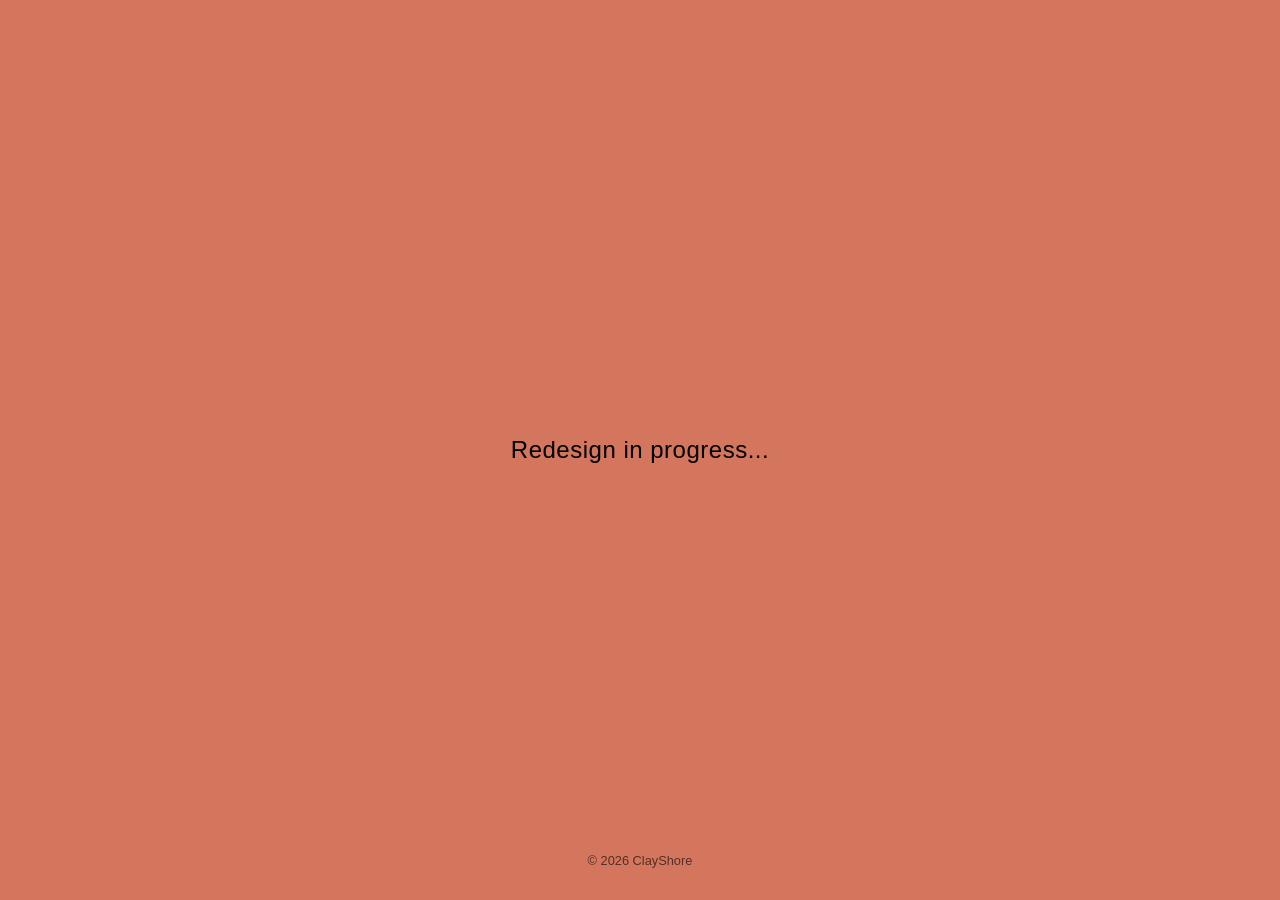
==== commit dbb54c34: "Add initial HTML structure for redesign" ====
--- a/index.html
+++ b/index.html
@@ -1,258 +1,58 @@
 <!DOCTYPE html>
 <html lang="en">
-  <head>
-    <meta charset="UTF-8" />
-    <meta name="viewport" content="width=device-width, initial-scale=1.0" />
-    <meta
-      name="description"
-      content="ClayShore provides local SEO services that help small businesses get found by customers who are ready to buy. No contracts, real results."
-    />
-    <title>ClayShore | Local SEO Based in Port Washington, WI</title>
-    <link rel="stylesheet" href="styles.css" />
-    <script type="application/ld+json">
-      {
-        "@context": "http://schema.org",
-        "@type": "LocalBusiness",
-        "name": "ClayShore",
-        "telephone": "(262) 235-5154",
-        "description": "Local SEO services to increase customer activity by being better ranked in the map pack, and local search results",
-        "email": "nathan@clayshore.com",
-        "address": {
-          "@type": "PostalAddress",
-          "addressLocality": "Port Washington",
-          "addressRegion": "WI",
-          "postalCode": "53074"
-        },
-        "areaServed": {
-          "@type": "AdministrativeArea",
-          "name": "Ozaukee County"
-        },
-        "openingHours": "Mo,Tu,We,Th,Fr 08:00-17:00",
-        "currenciesAccepted": "USD",
-        "founder": {
-          "@type": "Person",
-          "name": "Nathan Pennington"
-        },
-        "sameAs": ["https://www.facebook.com/ClayShoreLocal"],
-        "keywords": "local seo, email marketing, reputation management",
-        "paymentAccepted": "Credit Card",
-        "url": "https://clayshore.com",
-        "image": "https://clayshore.com/images/bimi.svg"
-      }
-    </script>
-  </head>
-  <body>
-    <!-- ============================================
-         NAVIGATION HEADER
-         ============================================ -->
-    <header>
-      <nav>
-        <a href="index.html" class="logo">ClayShore</a>
-        <button class="menu-toggle" aria-label="Toggle menu">☰</button>
-        <ul class="nav-links">
-          <li><a href="index.html">Home</a></li>
-          <li><a href="services.html">Services</a></li>
-          <li><a href="about.html">About</a></li>
-          <li><a href="faq.html">FAQ</a></li>
-          <li><a href="contact.html">Contact</a></li>
-        </ul>
-      </nav>
-    </header>
+<head>
+  <meta charset="UTF-8" />
+  <meta name="viewport" content="width=device-width, initial-scale=1.0" />
+  <title>Clayshore – Redesign in Progress</title>
+  <style>
+    :root {
+      --bg: #d4765e; /* background color */
+      --text: #000;  /* text color */
+    }
 
-    <!-- ============================================
-         HERO SECTION
-         ============================================ -->
-    <section class="hero">
-      <div class="hero-content">
-        <h1>Get Found by Local Customers</h1>
-        <p>
-          Local SEO that brings more customers to your door. Person-to-person
-          work that gets results.
-        </p>
-        <div class="hero-buttons">
-          <a href="contact.html" class="btn btn-primary"
-            >Get Your Free SEO Audit</a
-          >
-          <a href="services.html" class="btn btn-secondary">How It Works</a>
-        </div>
-      </div>
-    </section>
+    body {
+      margin: 0;
+      height: 100vh;
+      display: flex;
+      align-items: center;
+      justify-content: center;
+      flex-direction: column;
+      background-color: var(--bg);
+      color: var(--text);
+      font-family: -apple-system, BlinkMacSystemFont, "Segoe UI", Roboto, sans-serif;
+      text-align: center;
+    }
 
-    <!-- ============================================
-         SERVICES OVERVIEW - Benefits focused
-         ============================================ -->
-    <section class="services">
-      <div class="container">
-        <h2 class="section-title">What You Get</h2>
-        <p class="section-subtitle">
-          Real results that matter to your business
-        </p>
+    h1 {
+      font-size: 1.5rem;
+      font-weight: 500;
+      letter-spacing: 0.5px;
+    }
 
-        <div class="services-grid">
-          <div class="service-card">
-            <div class="service-icon">📞</div>
-            <h3>More Customer Calls</h3>
-            <p>
-              Show up when people in your area search for what you offer. Get
-              found by customers who are ready to buy, not just browsing.
-            </p>
-          </div>
+    .dot {
+      animation: blink 1.2s infinite;
+    }
 
-          <div class="service-card">
-            <div class="service-icon">📍</div>
-            <h3>Dominate the Map Pack</h3>
-            <p>
-              Appear in Google's local map results where most customers click.
-              Beat your competitors to the customers searching near them.
-            </p>
-          </div>
+    @keyframes blink {
+      0%, 20%, 50%, 80%, 100% { opacity: 1; }
+      40% { opacity: 0; }
+      60% { opacity: 0; }
+    }
 
-          <div class="service-card">
-            <div class="service-icon">⭐</div>
-            <h3>Build Your Reputation</h3>
-            <p>
-              Turn satisfied customers into powerful reviews that build trust
-              and improve your rankings. Stand out from competitors with weak
-              reputations.
-            </p>
-          </div>
+    footer {
+      position: absolute;
+      bottom: 2rem;
+      font-size: 0.8rem;
+      opacity: 0.6;
+    }
+  </style>
+</head>
+<body>
+  <h1>Redesign in progress<span class="dot">...</span></h1>
+  <footer>© <span id="year"></span> ClayShore</footer>
 
-          <div class="service-card">
-            <div class="service-icon">🎯</div>
-            <h3>Target the Right Searches</h3>
-            <p>
-              Show up for the specific searches that bring in customers, not
-              just traffic. Capture high-intent local searches that convert.
-            </p>
-          </div>
-
-          <div class="service-card">
-            <div class="service-icon">📈</div>
-            <h3>See Clear Progress</h3>
-            <p>
-              Get monthly reports that show real business impact. More calls,
-              more contact forms, more customers finding you online.
-            </p>
-          </div>
-
-          <div class="service-card">
-            <div class="service-icon">🚀</div>
-            <h3>Fast Foundation Building</h3>
-            <p>
-              Intensive first three months get you ranking faster. Fix what's
-              broken, optimize what matters, and start seeing results.
-            </p>
-          </div>
-        </div>
-      </div>
-    </section>
-
-    <!-- ============================================
-         WHY CHOOSE US - 2 key differentiators
-         ============================================ -->
-    <section class="why-choose">
-      <div class="container">
-        <h2 class="section-title">Why ClayShore Works Different</h2>
-        <p class="section-subtitle">Two things that make all the difference</p>
-
-        <div class="features-list">
-          <div class="feature">
-            <div class="feature-icon">1</div>
-            <div class="feature-content">
-              <h3>Three Months to Results, or I Work Free</h3>
-              <p>
-                The first three months are intensive. We build the foundation,
-                fix what's broken, and optimize everything. By the end of that
-                period, you should be seeing more customer activity. If you're
-                not, I keep working at no additional charge until you do. You
-                don't pay for results you're not getting.
-              </p>
-            </div>
-          </div>
-
-          <div class="feature">
-            <div class="feature-icon">2</div>
-            <div class="feature-content">
-              <h3>No Contracts, Ever</h3>
-              <p>
-                We work together because it's working, not because you're locked
-                into a legal agreement. If you want to stop at any point, you
-                stop. No penalties, no cancellation fees, no hassle. The
-                relationship continues because you're seeing value, not because
-                you're trapped.
-              </p>
-            </div>
-          </div>
-        </div>
-      </div>
-    </section>
-
-    <!-- ============================================
-         CALL TO ACTION
-         ============================================ -->
-    <section class="cta">
-      <div class="container">
-        <h2>Ready to Stop Losing Customers to Better-Ranked Competitors?</h2>
-        <p>
-          Get a free audit that shows you exactly where you stand and what needs
-          to be done.
-        </p>
-        <a href="contact.html" class="btn btn-secondary">Get Your Free Audit</a>
-      </div>
-    </section>
-
-    <!-- ============================================
-         FOOTER
-         ============================================ -->
-    <footer>
-      <div class="footer-content">
-        <div class="footer-section">
-          <h3>ClayShore</h3>
-          <p>
-            Local SEO services that help businesses get found by customers who
-            are ready to buy.
-          </p>
-        </div>
-
-        <div class="footer-section">
-          <h3>Quick Links</h3>
-          <ul>
-            <li><a href="index.html">Home</a></li>
-            <li><a href="services.html">Services</a></li>
-            <li><a href="about.html">About</a></li>
-            <li><a href="faq.html">FAQ</a></li>
-            <li><a href="contact.html">Contact</a></li>
-          </ul>
-        </div>
-
-        <div class="footer-section">
-          <h3>Contact</h3>
-          <ul>
-            <li>Port Washington, WI</li>
-            <li>
-              <a href="mailto:nathan@clayshore.com">nathan@clayshore.com</a>
-            </li>
-            <li><a href="tel:+12622355154">(262) 235-5154</a></li>
-            <li>
-              <a
-                href="https://facebook.com/ClayShoreLocal"
-                target="_blank"
-                rel="noopener"
-                >Facebook</a
-              >
-            </li>
-          </ul>
-        </div>
-      </div>
-
-      <div class="footer-bottom">
-        <p>
-          &copy; <span id="current-year">2025</span> ClayShore. All rights
-          reserved.
-        </p>
-      </div>
-    </footer>
-
-    <script src="script.js"></script>
-  </body>
+  <script>
+    document.getElementById("year").textContent = new Date().getFullYear();
+  </script>
+</body>
 </html>
